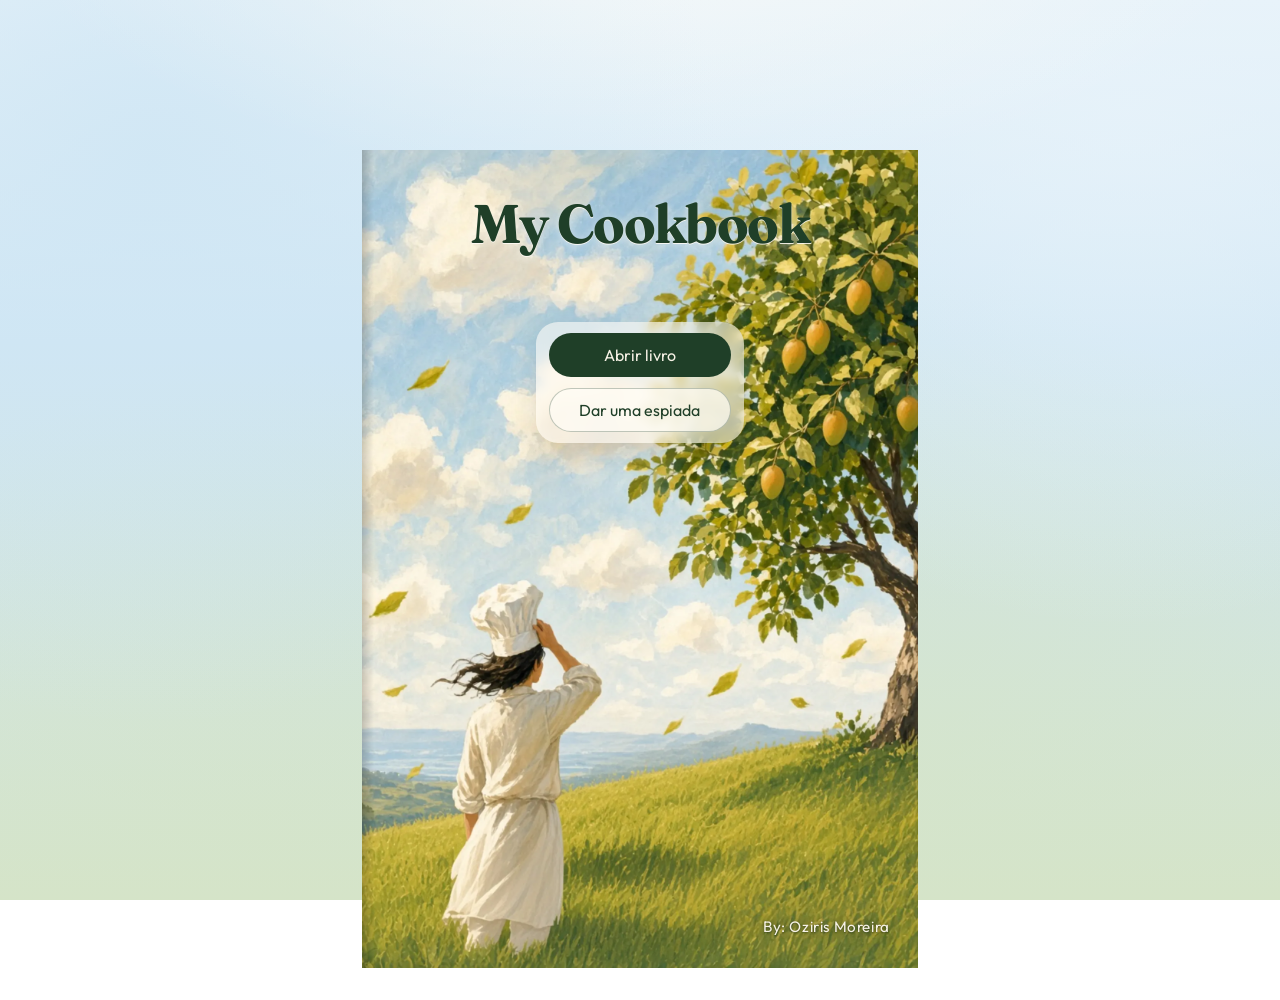
==== index.html @ a2b14d3e "various optimizations" ====
<!DOCTYPE html>
<html lang="pt-BR">
  <head>
    <meta charset="UTF-8" />
    <meta name="viewport" content="width=device-width, initial-scale=1" />
    <meta name="theme-color" content="#2f5d3a" />
    <title>My Cookbook</title>
    <link rel="preconnect" href="https://fonts.googleapis.com" />
    <link rel="preconnect" href="https://fonts.gstatic.com" crossorigin />
    <link
      href="https://fonts.googleapis.com/css2?family=Fraunces:opsz,wght@9..144,500;9..144,700&family=Outfit:wght@400;500;600&display=swap"
      rel="stylesheet"
    />
    <link rel="stylesheet" href="css/styles.css" />
    <link rel="manifest" href="manifest.webmanifest" />
    <link rel="icon" href="icons/icon.svg" type="image/svg+xml" />
  </head>
  <body>
    <div id="auth-gate"></div>
    <header class="site-header" data-site-header></header>
    <main class="page page--book">
      <div class="book" data-book>
        <div class="book__chrome" data-book-chrome>
          <div class="book__modes" data-book-modes>
            <button
              type="button"
              class="book__mode-btn"
              data-view="book"
              aria-pressed="true"
              title="Vista de livro"
              aria-label="Vista de livro"
            >
              <svg viewBox="0 0 24 24" width="22" height="22" aria-hidden="true">
                <path
                  fill="currentColor"
                  d="M4 5.5A2.5 2.5 0 0 1 6.5 3H11v16H6.5A2.5 2.5 0 0 0 4 21.5V5.5zm16 0V21.5A2.5 2.5 0 0 1 17.5 19H13V3h4.5A2.5 2.5 0 0 1 20 5.5z"
                />
              </svg>
            </button>
            <button
              type="button"
              class="book__mode-btn"
              data-view="list"
              aria-pressed="false"
              title="Vista de lista"
              aria-label="Vista de lista"
            >
              <svg viewBox="0 0 24 24" width="22" height="22" aria-hidden="true">
                <path
                  fill="currentColor"
                  d="M4 6h16v2H4V6zm0 5h16v2H4v-2zm0 5h16v2H4v-2z"
                />
              </svg>
            </button>
          </div>
          <div class="book__reading-bar" data-reading-bar hidden>
            <button type="button" class="icon-btn" data-back aria-label="Voltar">
              <svg width="20" height="20" viewBox="0 0 20 20" fill="none" aria-hidden="true">
                <path
                  d="M12.5 4.5L7 10l5.5 5.5"
                  stroke="currentColor"
                  stroke-width="1.75"
                  stroke-linecap="round"
                  stroke-linejoin="round"
                />
              </svg>
            </button>
            <div class="book__reading-actions">
              <button
                type="button"
                class="icon-btn"
                data-add-to-cart
                hidden
                title="Adicionar à lista de compras"
                aria-label="Adicionar à lista de compras"
              >
                <svg width="20" height="20" viewBox="0 0 20 20" fill="none" aria-hidden="true">
                  <path
                    d="M3.5 4.5h1.2l1.1 8.2a1.5 1.5 0 0 0 1.5 1.3h6.9a1.5 1.5 0 0 0 1.5-1.2l1.1-5.3H6.2"
                    stroke="currentColor"
                    stroke-width="1.75"
                    stroke-linecap="round"
                    stroke-linejoin="round"
                  />
                  <circle cx="8.2" cy="16.2" r="1.1" fill="currentColor" />
                  <circle cx="14" cy="16.2" r="1.1" fill="currentColor" />
                  <path d="M14.5 3.5v4M12.5 5.5h4" stroke="currentColor" stroke-width="1.75" stroke-linecap="round" />
                </svg>
              </button>
              <a class="icon-btn" data-edit hidden title="Editar receita" aria-label="Editar receita">
                <svg width="20" height="20" viewBox="0 0 20 20" fill="none" aria-hidden="true">
                  <path
                    d="M12.1 4.4l3.5 3.5M4 16l.9-3.4L13.2 4.3a1.5 1.5 0 0 1 2.1 0l.4.4a1.5 1.5 0 0 1 0 2.1L7.4 15.1 4 16z"
                    stroke="currentColor"
                    stroke-width="1.75"
                    stroke-linecap="round"
                    stroke-linejoin="round"
                  />
                </svg>
              </a>
            </div>
          </div>
          <div class="book__shopping-bar" data-shopping-bar hidden>
            <button type="button" class="icon-btn" data-shopping-back aria-label="Voltar">
              <svg width="20" height="20" viewBox="0 0 20 20" fill="none" aria-hidden="true">
                <path
                  d="M12.5 4.5L7 10l5.5 5.5"
                  stroke="currentColor"
                  stroke-width="1.75"
                  stroke-linecap="round"
                  stroke-linejoin="round"
                />
              </svg>
            </button>
            <div class="book__shopping-actions">
              <button type="button" class="icon-btn" data-shopping-add title="Adicionar" aria-label="Adicionar ingrediente">
                <svg width="20" height="20" viewBox="0 0 20 20" fill="none" aria-hidden="true">
                  <path d="M10 4v12M4 10h12" stroke="currentColor" stroke-width="1.75" stroke-linecap="round" />
                </svg>
              </button>
              <button type="button" class="icon-btn" data-shopping-clear title="Limpar lista" aria-label="Limpar lista">
                <svg width="20" height="20" viewBox="0 0 20 20" fill="none" aria-hidden="true">
                  <path
                    d="M4 5.5h12M8 5.5V4a1 1 0 0 1 1-1h2a1 1 0 0 1 1 1v1.5M6 5.5l.7 10.2a1.5 1.5 0 0 0 1.5 1.3h4.6a1.5 1.5 0 0 0 1.5-1.3L15 5.5"
                    stroke="currentColor"
                    stroke-width="1.75"
                    stroke-linecap="round"
                    stroke-linejoin="round"
                  />
                  <path d="M8.5 9v5M11.5 9v5" stroke="currentColor" stroke-width="1.75" stroke-linecap="round" />
                </svg>
              </button>
            </div>
          </div>
          <div class="book__shopping-bar" data-edit-bar hidden>
            <button type="button" class="icon-btn" data-edit-back aria-label="Voltar">
              <svg width="20" height="20" viewBox="0 0 20 20" fill="none" aria-hidden="true">
                <path
                  d="M12.5 4.5L7 10l5.5 5.5"
                  stroke="currentColor"
                  stroke-width="1.75"
                  stroke-linecap="round"
                  stroke-linejoin="round"
                />
              </svg>
            </button>
          </div>
          <div class="book__shopping-bar" data-manage-bar hidden>
            <button type="button" class="icon-btn" data-manage-back aria-label="Voltar">
              <svg width="20" height="20" viewBox="0 0 20 20" fill="none" aria-hidden="true">
                <path
                  d="M12.5 4.5L7 10l5.5 5.5"
                  stroke="currentColor"
                  stroke-width="1.75"
                  stroke-linecap="round"
                  stroke-linejoin="round"
                />
              </svg>
            </button>
          </div>
          <label class="book__search" data-book-search>
            <span class="visually-hidden">Buscar receitas</span>
            <input
              type="search"
              data-recipe-search
              placeholder="Buscar receitas"
              autocomplete="off"
            />
          </label>
          <div class="book__actions" data-book-actions>
            <button
              type="button"
              class="book__mode-btn"
              data-favorites
              aria-pressed="false"
              title="Mostrar favoritos"
              aria-label="Mostrar favoritos"
            >
              <svg viewBox="0 0 24 24" width="22" height="22" aria-hidden="true">
                <path
                  fill="currentColor"
                  d="M12 21.35l-1.45-1.32C5.4 15.36 2 12.28 2 8.5 2 5.42 4.42 3 7.5 3c1.74 0 3.41.81 4.5 2.09C13.09 3.81 14.76 3 16.5 3 19.58 3 22 5.42 22 8.5c0 3.78-3.4 6.86-8.55 11.54L12 21.35z"
                />
              </svg>
            </button>
            <button
              type="button"
              class="book__mode-btn"
              data-filter-toggle
              aria-pressed="false"
              aria-expanded="false"
              aria-controls="book-filter-panel"
              title="Filtrar receitas"
              aria-label="Filtrar receitas"
            >
              <svg viewBox="0 0 24 24" width="22" height="22" aria-hidden="true">
                <path
                  fill="currentColor"
                  d="M3 5h18v2.17L14 14.17V19l-4 2v-6.83L3 7.17V5z"
                />
              </svg>
            </button>
            <div
              id="book-filter-panel"
              class="book-filter"
              data-filter-panel
              hidden
              role="dialog"
              aria-label="Filtrar por categoria"
            >
              <p class="book-filter__title">Categorias</p>
              <div class="book-filter__list" data-filter-list></div>
              <div class="book-filter__actions">
                <button type="button" class="btn btn--ghost btn--small" data-filter-reset>
                  Limpar filtros
                </button>
                <button type="button" class="btn btn--primary btn--small" data-filter-apply>
                  Aplicar
                </button>
              </div>
            </div>
          </div>
        </div>

        <div class="book__stage">
          <button type="button" class="icon-btn book__nav book__nav--prev" data-prev aria-label="Páginas anteriores" hidden>
            <svg width="20" height="20" viewBox="0 0 20 20" fill="none" aria-hidden="true">
              <path
                d="M12.5 4.5L7 10l5.5 5.5"
                stroke="currentColor"
                stroke-width="1.75"
                stroke-linecap="round"
                stroke-linejoin="round"
              />
            </svg>
          </button>
          <div class="book__flip-slot" data-flip-slot hidden>
            <div class="book__flip" data-flip-root></div>
            <div class="book__flip-spine" aria-hidden="true"></div>
          </div>
          <div class="book__spread" data-spread>
            <article class="book__page book__page--left" data-page="left"></article>
            <div class="book__spine" aria-hidden="true"></div>
            <article class="book__page book__page--right" data-page="right"></article>
          </div>
          <button type="button" class="icon-btn book__nav book__nav--next" data-next aria-label="Próximas páginas" hidden>
            <svg width="20" height="20" viewBox="0 0 20 20" fill="none" aria-hidden="true">
              <path
                d="M7.5 4.5L13 10l-5.5 5.5"
                stroke="currentColor"
                stroke-width="1.75"
                stroke-linecap="round"
                stroke-linejoin="round"
              />
            </svg>
          </button>
        </div>
      </div>
    </main>

    <script src="js/config.js"></script>
    <script src="js/github.js"></script>
    <script src="js/auth.js"></script>
    <script src="js/sync.js"></script>
    <script src="js/data.js"></script>
    <script src="js/ui.js"></script>
    <script src="js/shopping.js"></script>
    <script src="vendor/page-flip.browser.js"></script>
    <script src="js/book.js"></script>
    <script src="js/home.js"></script>
  </body>
</html>
---- css/styles.css ----
:root {
  --ink: #1c241c;
  --muted: #5d6a5d;
  --paper: #f7f2e6;
  --panel: rgba(255, 252, 246, 0.88);
  --line: rgba(28, 36, 28, 0.12);
  --leaf: #2f5d3a;
  --leaf-deep: #1f3f28;
  --ember: #c45c26;
  --ember-soft: #e8a06a;
  --sky: #cfe6f4;
  --sky-soft: #e8f3fa;
  --sun: #f7f2e6;
  --grass: #d5e4c8;
  --shadow: 0 18px 50px rgba(28, 36, 28, 0.14);
  --radius: 18px;
  --tap-size: 2.75rem;
  --focus-ring: 0 0 0 3px rgba(47, 93, 58, 0.35);
  --font-display: "Fraunces", Georgia, serif;
  --font-body: "Outfit", system-ui, sans-serif;
}

*,
*::before,
*::after {
  box-sizing: border-box;
}

html {
  scroll-behavior: smooth;
}

body {
  margin: 0;
  min-height: 100vh;
  font-family: var(--font-body);
  color: var(--ink);
  background:
    radial-gradient(ellipse 90% 55% at 50% -10%, rgba(255, 252, 246, 0.55), transparent 55%),
    radial-gradient(circle at 12% 18%, rgba(207, 230, 244, 0.85), transparent 42%),
    radial-gradient(circle at 88% 12%, rgba(232, 243, 250, 0.7), transparent 38%),
    radial-gradient(circle at 70% 85%, rgba(213, 228, 200, 0.55), transparent 42%),
    radial-gradient(circle at 20% 92%, rgba(213, 228, 200, 0.4), transparent 36%),
    linear-gradient(180deg, var(--sky-soft) 0%, var(--sky) 38%, var(--grass) 100%);
  background-attachment: fixed;
}

body.is-gated {
  overflow: hidden;
}

body.is-gated .site-header,
body.is-gated .book__chrome {
  visibility: hidden;
  pointer-events: none;
}

body.is-gated .book__stage {
  min-height: min(86vh, 820px);
}

body.is-gated .book__flip-slot {
  min-height: min(86vh, 820px);
  justify-content: center;
}


img {
  max-width: 100%;
  display: block;
}

a {
  color: inherit;
  text-decoration: none;
}

button,
input,
select,
textarea {
  font: inherit;
}

.site-header {
  position: sticky;
  top: 0;
  z-index: 20;
  backdrop-filter: blur(14px);
  -webkit-backdrop-filter: blur(14px);
  background: rgba(232, 243, 250, 0.72);
  border-bottom: 1px solid rgba(47, 93, 58, 0.1);
}

.site-header__inner {
  max-width: 1100px;
  margin: 0 auto;
  padding: 0.9rem 1.25rem;
  display: flex;
  align-items: center;
  justify-content: space-between;
  gap: 1rem;
}

.site-header__brand-row {
  display: flex;
  align-items: center;
  gap: 0.35rem;
  min-width: 0;
}

.brand {
  font-family: var(--font-display);
  font-weight: 700;
  font-size: 1.25rem;
  letter-spacing: -0.02em;
  color: var(--leaf-deep);
}

.site-nav {
  display: flex;
  flex-wrap: wrap;
  gap: 0.25rem;
  align-items: center;
}

.site-nav .icon-btn {
  color: var(--muted);
}

.site-nav .icon-btn.is-active,
.site-nav .icon-btn:hover {
  color: var(--leaf-deep);
  background: rgba(31, 63, 40, 0.08);
}

.site-nav .icon-btn.is-active {
  background: rgba(31, 63, 40, 0.12);
}

.site-nav .icon-btn.is-syncing {
  opacity: 0.65;
  pointer-events: none;
}

.page {
  max-width: 1100px;
  margin: 0 auto;
  padding: 1.5rem 1.25rem 4rem;
}

.toolbar {
  display: flex;
  flex-wrap: wrap;
  gap: 0.75rem;
  align-items: center;
  justify-content: space-between;
  margin-bottom: 1.25rem;
}

.toolbar--compact {
  justify-content: flex-start;
  gap: 0.35rem;
  margin-bottom: 0.75rem;
}

.toolbar__label {
  margin: 0;
  font-family: var(--font-display);
  font-size: 1.15rem;
  font-weight: 600;
  color: var(--ink);
}

.toolbar--compact strong.toolbar__label {
  font-family: inherit;
  font-size: 1rem;
}

.filters {
  display: flex;
  flex-wrap: wrap;
  gap: 0.5rem;
}

.chip {
  border: 1px solid var(--line);
  background: rgba(255, 252, 246, 0.7);
  color: var(--muted);
  border-radius: 999px;
  padding: 0.45rem 0.85rem;
  cursor: pointer;
  transition: background 0.2s ease, color 0.2s ease, transform 0.2s ease;
}

.chip.is-active,
.chip:hover {
  background: var(--leaf);
  border-color: var(--leaf);
  color: #fff;
  transform: translateY(-1px);
}

.recipe-grid {
  display: grid;
  grid-template-columns: repeat(auto-fill, minmax(240px, 1fr));
  gap: 1.15rem;
}

.recipe-card {
  display: flex;
  flex-direction: column;
  background: var(--panel);
  border: 1px solid var(--line);
  border-radius: var(--radius);
  overflow: hidden;
  box-shadow: var(--shadow);
  transition: transform 0.25s ease, box-shadow 0.25s ease;
  animation: riseIn 0.7s ease both;
}

.recipe-card:hover {
  transform: translateY(-4px);
  box-shadow: 0 24px 55px rgba(28, 36, 28, 0.18);
}

.recipe-card__media {
  aspect-ratio: 4 / 3;
  object-fit: cover;
  width: 100%;
  background: #d7cbb8;
}

.recipe-card__body {
  padding: 1rem 1.05rem 1.15rem;
}

.recipe-card__category {
  color: var(--ember);
  font-size: 0.8rem;
  text-transform: uppercase;
  letter-spacing: 0.08em;
  margin: 0 0 0.35rem;
}

.recipe-card__title {
  font-family: var(--font-display);
  font-size: 1.35rem;
  margin: 0;
}

.group {
  background: var(--panel);
  border: 1px solid var(--line);
  border-radius: var(--radius);
  padding: 1.25rem;
  margin-bottom: 1rem;
  box-shadow: var(--shadow);
  animation: riseIn 0.65s ease both;
}

.group h2 {
  font-family: var(--font-display);
  margin: 0 0 1rem;
  font-size: 1.6rem;
}

.group__columns {
  display: grid;
  gap: 1.25rem;
}

@media (min-width: 800px) {
  .group__columns {
    grid-template-columns: 1fr 1.1fr;
  }
}

.ingredient-list,
.step-list {
  list-style: none;
  margin: 0;
  padding: 0;
  display: grid;
  gap: 0.75rem;
}

.ingredient-item {
  display: grid;
  grid-template-columns: 52px 1fr auto;
  gap: 0.75rem;
  align-items: center;
}

.ingredient-item img {
  width: 52px;
  height: 52px;
  border-radius: 12px;
  object-fit: cover;
  background: #e7dfd0;
}

.step-list {
  counter-reset: step;
}

.step-list li {
  position: relative;
  padding-left: 2.4rem;
  line-height: 1.5;
}

.step-list li::before {
  counter-increment: step;
  content: counter(step);
  position: absolute;
  left: 0;
  top: 0;
  width: 1.7rem;
  height: 1.7rem;
  border-radius: 999px;
  display: grid;
  place-items: center;
  background: var(--leaf);
  color: #fff;
  font-size: 0.85rem;
}

.panel {
  background: var(--panel);
  border: 1px solid var(--line);
  border-radius: var(--radius);
  padding: 1.25rem;
  box-shadow: var(--shadow);
}

.panel + .panel {
  margin-top: 1rem;
}

.panel h1,
.panel h2 {
  font-family: var(--font-display);
  margin-top: 0;
}

.stack {
  display: grid;
  gap: 0.9rem;
}

.field {
  display: grid;
  gap: 0.35rem;
}

.field span {
  font-size: 0.92rem;
  color: var(--muted);
}

.field input,
.field select,
.field textarea {
  width: 100%;
  border: 1px solid var(--line);
  border-radius: 12px;
  padding: 0.7rem 0.85rem;
  background: #fffdf8;
}

.field textarea {
  min-height: 90px;
  resize: vertical;
}

.image-drop {
  display: flex;
  align-items: center;
  gap: 0.65rem;
  width: 100%;
  min-height: 5.5rem;
  padding: 0.75rem;
  border: 1.5px dashed var(--line);
  border-radius: 12px;
  background: #fffdf8;
  cursor: pointer;
  outline: none;
}

.image-drop:focus-visible,
.image-drop.is-dragover {
  border-color: var(--leaf);
  background: rgba(47, 93, 58, 0.06);
}

.image-drop__empty {
  flex: 1;
  min-width: 0;
  text-align: center;
  color: var(--muted);
  font-size: 0.95rem;
  line-height: 1.35;
}

.image-drop__preview {
  display: flex;
  align-items: center;
  gap: 0.35rem;
  flex-shrink: 0;
}

.image-drop__preview[hidden] {
  display: none !important;
}

.image-drop__img {
  width: 64px;
  height: 64px;
  max-width: 64px;
  border-radius: 10px;
  object-fit: cover;
  display: block;
  background: rgba(28, 36, 28, 0.06);
}

.image-drop__remove {
  flex-shrink: 0;
}

.row {
  display: grid;
  gap: 0.75rem;
}

@media (min-width: 700px) {
  .row--2 {
    grid-template-columns: 1fr 1fr;
  }
  .row--3 {
    grid-template-columns: 1fr 1fr 1fr;
  }
}

.btn[hidden],
[data-edit][hidden] {
  display: none !important;
}

.btn {
  display: inline-flex;
  align-items: center;
  justify-content: center;
  gap: 0.4rem;
  border: 0;
  border-radius: 999px;
  min-height: var(--tap-size);
  padding: 0.7rem 1.15rem;
  cursor: pointer;
  transition: transform 0.2s ease, background 0.2s ease;
}

.btn:hover {
  transform: translateY(-1px);
}

.btn:focus-visible,
.icon-btn:focus-visible,
.book__mode-btn:focus-visible,
.ingredient-picker__trigger:focus-visible,
.book-filter__option:focus-within,
.field input:focus-visible,
.field textarea:focus-visible,
.field select:focus-visible,
.shopping-catalog-item:focus-visible,
.tabs .btn:focus-visible {
  outline: none;
  box-shadow: var(--focus-ring);
}

.btn:disabled {
  opacity: 0.6;
  cursor: not-allowed;
  transform: none;
}

.btn--primary {
  background: var(--leaf);
  color: #fff;
}

.btn--primary:hover {
  background: var(--leaf-deep);
}

.btn--ghost {
  background: transparent;
  border: 1px solid var(--line);
  color: var(--ink);
}

.btn--danger {
  background: #8f2f2f;
  color: #fff;
}

.btn--small {
  min-height: var(--tap-size);
  padding: 0.45rem 0.85rem;
  font-size: 0.9rem;
}

.actions {
  display: flex;
  flex-wrap: wrap;
  gap: 0.6rem;
}

.hint {
  color: var(--muted);
  font-size: 0.9rem;
  margin: 0;
}

.form-error,
.status {
  margin: 0;
  padding: 0.7rem 0.85rem;
  border-radius: 12px;
}

.form-error,
.status--error {
  background: #f8e4e0;
  color: #7a2e22;
}

.status--ok {
  background: #e2f0e4;
  color: #1f4a2a;
}

.status--info {
  background: #ebe7dc;
  color: var(--muted);
}

.group-editor {
  border: 1px dashed rgba(47, 93, 58, 0.35);
  border-radius: 16px;
  padding: 1rem;
  background: rgba(255, 252, 246, 0.55);
  display: grid;
  gap: 0.85rem;
}

.field-label {
  font-size: 0.92rem;
  color: var(--muted);
}

.field-control {
  width: 100%;
  border: 1px solid var(--line);
  border-radius: 12px;
  padding: 0.7rem 0.85rem;
  background: #fffdf8;
  font: inherit;
  color: inherit;
}

textarea.field-control {
  min-height: 90px;
  resize: vertical;
}

.group-editor__header {
  display: grid;
  gap: 0.35rem 0.5rem;
  grid-template-columns: max-content max-content 1fr;
  grid-template-areas:
    "glabel gremove ."
    "gname gname gname";
  align-items: center;
}

.group-editor__header .field-label {
  grid-area: glabel;
}

.group-editor__header .actions--row {
  grid-area: gremove;
  display: flex;
  align-items: center;
  justify-content: flex-start;
}

.group-editor__header .field-control {
  grid-area: gname;
}

.line-row {
  display: grid;
  gap: 0.35rem 0.5rem;
  align-items: center;
}

.line-row .actions--row {
  display: flex;
  align-items: center;
  justify-content: flex-start;
}

.line-row.ingredients {
  grid-template-columns: max-content max-content 1fr;
  grid-template-areas:
    "ilabel iremove ."
    "ipicker ipicker ipicker"
    "mlabel mlabel mlabel"
    "mctrl mctrl mctrl"
    "qlabel qlabel qlabel"
    "qctrl qctrl qctrl";
}

.line-row.ingredients .line-row__ilabel { grid-area: ilabel; }
.line-row.ingredients .actions--row { grid-area: iremove; }
.line-row.ingredients .line-row__ipicker { grid-area: ipicker; }
.line-row.ingredients .line-row__mlabel { grid-area: mlabel; }
.line-row.ingredients .line-row__mctrl { grid-area: mctrl; }
.line-row.ingredients .line-row__qlabel { grid-area: qlabel; }
.line-row.ingredients .line-row__qctrl { grid-area: qctrl; }

.line-row.steps {
  grid-template-columns: max-content max-content 1fr;
  grid-template-areas:
    "slabel sremove ."
    "sctrl sctrl sctrl";
}

.line-row.steps .line-row__slabel { grid-area: slabel; }
.line-row.steps .actions--row { grid-area: sremove; }
.line-row.steps .line-row__sctrl { grid-area: sctrl; }

@media (min-width: 800px) {
  .group-editor__header {
    grid-template-columns: 1fr auto;
    grid-template-areas:
      "glabel ."
      "gname gremove";
  }

  .group-editor__header .actions--row,
  .line-row .actions--row {
    justify-content: flex-end;
  }

  .line-row.ingredients {
    grid-template-columns: 1.4fr 0.9fr 0.7fr auto;
    grid-template-areas:
      "ilabel mlabel qlabel ."
      "ipicker mctrl qctrl iremove";
  }

  .line-row.steps {
    grid-template-columns: 1fr auto;
    grid-template-areas:
      "slabel ."
      "sctrl sremove";
  }
}

.line-row__ipicker,
.line-row__mctrl,
.catalog-picker {
  min-width: 0;
}

.catalog-picker {
  width: 100%;
}

.ingredient-picker__trigger {
  width: 100%;
  min-height: 2.75rem;
  display: flex;
  align-items: center;
  justify-content: space-between;
  gap: 0.5rem;
  text-align: left;
  border: 1px solid var(--line);
  border-radius: 12px;
  padding: 0.7rem 0.85rem;
  background: #fffdf8;
  color: var(--ink);
  cursor: pointer;
  font: inherit;
}

.ingredient-picker__trigger:hover {
  border-color: var(--leaf);
}

.ingredient-picker__value {
  flex: 1;
  min-width: 0;
  overflow: hidden;
  text-overflow: ellipsis;
  white-space: nowrap;
}

.ingredient-picker__value.is-placeholder {
  color: var(--muted);
}

.ingredient-picker__chevron {
  flex-shrink: 0;
  opacity: 0.55;
}

.editor-modal__footer {
  margin-top: 0.85rem;
  display: flex;
  flex-wrap: wrap;
  gap: 0.6rem;
  justify-content: flex-end;
}

.editor-modal__footer .btn {
  min-height: 2.75rem;
}

.editor-modal__body {
  display: grid;
  gap: 0.75rem;
}

.editor-modal__status {
  margin: 0;
}

.shopping-catalog-item__icon {
  width: 1.75rem;
  height: 1.75rem;
  flex-shrink: 0;
  display: grid;
  place-items: center;
  border-radius: 8px;
  background: rgba(47, 93, 58, 0.08);
  color: var(--leaf-deep);
}

.shopping-catalog-item__icon svg {
  display: block;
  width: 1rem;
  height: 1rem;
}

.catalog-grid {
  display: grid;
  grid-template-columns: repeat(auto-fill, minmax(180px, 1fr));
  gap: 0.85rem;
  margin-top: 1rem;
}

.catalog-card {
  background: #fffdf8;
  border: 1px solid var(--line);
  border-radius: 14px;
  overflow: hidden;
}

.catalog-card img {
  width: 100%;
  aspect-ratio: 1;
  object-fit: cover;
  background: #e7dfd0;
}

.catalog-card__body {
  padding: 0.75rem;
  display: grid;
  gap: 0.5rem;
}

.icon-btn,
.book-cover__back {
  display: grid;
  place-items: center;
  width: var(--tap-size);
  height: var(--tap-size);
  min-width: var(--tap-size);
  min-height: var(--tap-size);
  padding: 0;
  border: 0;
  border-radius: 999px;
  background: transparent;
  color: var(--ink);
  cursor: pointer;
}

.icon-btn:hover {
  background: rgba(31, 63, 40, 0.08);
  color: var(--leaf-deep);
}

.book__page--cover,
.book__page--cover.stf-page {
  padding: 0;
  overflow: hidden;
  border: 0;
  box-shadow: none;
  background-color: #7eb0d4;
  background-image:
    linear-gradient(90deg, rgba(0, 0, 0, 0.18), transparent 12px),
    url("../data/images/cover.webp");
  background-position: left top, center;
  background-size: auto, cover;
  background-repeat: no-repeat;
}

.book-cover {
  position: relative;
  box-sizing: border-box;
  width: 100%;
  height: 100%;
  min-height: inherit;
  display: flex;
  flex-direction: column;
  justify-content: space-between;
  padding: clamp(1.15rem, 4vw, 2rem) clamp(1rem, 3.5vw, 1.75rem);
  color: var(--ink);
  background: transparent;
}

.book-cover [hidden] {
  display: none !important;
}

.book-cover__body {
  flex: 1;
  display: flex;
  flex-direction: column;
  justify-content: flex-start;
  align-items: center;
  gap: 0.85rem;
  min-height: 0;
  padding-top: clamp(0.35rem, 2vw, 0.85rem);
}

.book-cover__step {
  position: relative;
  display: grid;
  gap: 0.85rem;
  width: min(100%, 13rem);
  margin: 0 auto;
  justify-items: center;
}

.book-cover__panel {
  display: grid;
  gap: 0.65rem;
  width: 100%;
  margin-top: clamp(1.75rem, 10vh, 3.5rem);
  padding: 0.7rem 0.8rem;
  border-radius: calc(var(--radius) + 4px);
  background: rgba(255, 252, 246, 0.58);
  backdrop-filter: blur(6px);
  -webkit-backdrop-filter: blur(6px);
  box-shadow: 0 10px 28px rgba(28, 36, 28, 0.12);
}

.book-cover__back {
  position: absolute;
  top: 0;
  left: 0;
  z-index: 1;
  color: var(--leaf-deep);
  text-shadow: 0 1px 0 rgba(255, 252, 246, 0.7);
}

.book-cover__back:hover {
  background: rgba(255, 252, 246, 0.45);
  color: var(--leaf-deep);
}

.book-cover__title {
  font-family: var(--font-display);
  font-size: clamp(2.4rem, 8vw, 3.4rem);
  font-weight: 700;
  line-height: 1.05;
  margin: 0;
  letter-spacing: -0.03em;
  text-align: center;
  color: var(--leaf-deep);
  white-space: nowrap;
  text-shadow:
    0 1px 0 rgba(255, 252, 246, 0.85),
    0 2px 10px rgba(255, 252, 246, 0.55);
}

.book-cover__actions,
.book-cover__cook {
  display: grid;
  gap: 0.65rem;
}

.book-cover .btn--primary {
  background: var(--leaf-deep);
  color: #f7f2e6;
  border-color: var(--leaf-deep);
}

.book-cover .btn--primary:hover {
  background: #152418;
  color: #fffdf8;
  border-color: #152418;
}

.book-cover .btn--ghost {
  background: rgba(255, 252, 246, 0.72);
  color: var(--leaf-deep);
  border: 1px solid rgba(31, 63, 40, 0.28);
}

.book-cover .btn--ghost:hover {
  background: rgba(255, 252, 246, 0.92);
  border-color: rgba(31, 63, 40, 0.45);
}

.book-cover .field input {
  background: rgba(255, 252, 246, 0.85);
  border-color: rgba(31, 63, 40, 0.22);
  color: var(--ink);
}

.book-cover .field input::placeholder {
  color: rgba(28, 36, 28, 0.45);
}

.book-cover .form-error {
  color: #9a3b28;
}

.book-cover__byline {
  margin: 0;
  align-self: flex-end;
  text-align: right;
  font-family: var(--font-body);
  font-size: 0.95rem;
  letter-spacing: 0.04em;
  color: #f7f2e6;
  text-shadow:
    0 1px 2px rgba(20, 40, 20, 0.55),
    0 0 8px rgba(20, 40, 20, 0.35);
}

.empty {
  padding: 2rem;
  text-align: center;
  color: var(--muted);
  border: 1px dashed var(--line);
  border-radius: var(--radius);
}

.empty--with-action {
  display: grid;
  justify-items: center;
  gap: 0.85rem;
}

.empty--with-action p {
  margin: 0;
}

.catalog-empty {
  grid-column: 1 / -1;
}

.tabs {
  display: flex;
  gap: 0.5rem;
  flex-wrap: wrap;
  margin-bottom: 1rem;
}

.tabs button.is-active {
  background: var(--leaf);
  color: #fff;
  border-color: var(--leaf);
}

@keyframes riseIn {
  from {
    opacity: 0;
    transform: translateY(14px);
  }
  to {
    opacity: 1;
    transform: translateY(0);
  }
}

/* —— Book shell —— */
body.is-reading .site-nav,
body.is-shopping .site-nav,
body.is-editing .site-nav,
body.is-managing .site-nav,
body.is-standalone-form .site-nav {
  visibility: hidden;
  pointer-events: none;
}

.page-chrome {
  display: flex;
  align-items: center;
  min-height: 2.5rem;
  max-width: 1100px;
  margin: 0 auto;
  padding: 0.75rem 1.25rem 0;
}

.page-chrome .icon-btn {
  color: var(--muted);
}

.page-chrome .icon-btn:hover {
  color: var(--leaf-deep);
}

.page--book {
  max-width: 1200px;
  padding: 1rem 2.75rem 2rem;
}

.book {
  display: grid;
  gap: 1rem;
}

.book__chrome {
  display: grid;
  grid-template-columns: auto auto;
  align-items: center;
  justify-content: space-between;
  column-gap: 0.75rem;
  row-gap: 0.75rem;
  min-height: 2.75rem;
}

.book__modes {
  grid-column: 1;
  grid-row: 1;
  justify-self: start;
}

.book__actions {
  grid-column: 2;
  grid-row: 1;
  justify-self: end;
}

.book__search {
  grid-column: 1 / -1;
  grid-row: 2;
  display: block;
  min-width: 0;
}

.book__reading-bar,
.book__shopping-bar {
  grid-column: 1 / -1;
  grid-row: 1;
  min-height: 2.5rem;
}

body.is-reading .book__modes,
body.is-reading .book__actions,
body.is-shopping .book__modes,
body.is-shopping .book__actions,
body.is-editing .book__modes,
body.is-editing .book__actions,
body.is-managing .book__modes,
body.is-managing .book__actions {
  visibility: hidden;
  pointer-events: none;
}

.book__modes,
.book__actions {
  display: inline-flex;
  gap: 0.35rem;
  padding: 0.25rem;
  border-radius: 999px;
  background: rgba(255, 252, 246, 0.82);
  border: 1px solid rgba(47, 93, 58, 0.14);
  box-shadow: 0 4px 14px rgba(28, 36, 28, 0.06);
}

.book__actions {
  position: relative;
}

.book__search input {
  width: 100%;
  min-height: 2.5rem;
  border: 1px solid rgba(47, 93, 58, 0.16);
  border-radius: 999px;
  padding: 0.55rem 1rem;
  background: rgba(255, 252, 246, 0.92);
  color: var(--ink);
  box-shadow: 0 2px 10px rgba(28, 36, 28, 0.04);
}

.book__search input::placeholder {
  color: var(--muted);
}

.book__search input:focus {
  outline: none;
  border-color: rgba(47, 93, 58, 0.45);
  box-shadow: 0 0 0 3px rgba(47, 93, 58, 0.12);
}

.visually-hidden {
  position: absolute;
  width: 1px;
  height: 1px;
  padding: 0;
  margin: -1px;
  overflow: hidden;
  clip: rect(0, 0, 0, 0);
  white-space: nowrap;
  border: 0;
}

.book__modes[hidden],
.book__actions[hidden],
.book__search[hidden],
.book__reading-bar[hidden],
.book__shopping-bar[hidden] {
  display: none !important;
}

.book__mode-btn[aria-disabled="true"] {
  opacity: 0.45;
  cursor: not-allowed;
}

.book__mode-btn[aria-disabled="true"]:hover {
  color: var(--muted);
  background: transparent;
}

.book-filter {
  position: absolute;
  top: calc(100% + 0.5rem);
  right: 0;
  z-index: 30;
  width: min(16.5rem, calc(100vw - 2.5rem));
  padding: 0.85rem;
  border-radius: 14px;
  border: 1px solid var(--line);
  background: rgba(255, 252, 246, 0.96);
  box-shadow: var(--shadow);
}

.book-filter[hidden] {
  display: none !important;
}

.book-filter__title {
  margin: 0 0 0.65rem;
  font-size: 0.85rem;
  font-weight: 700;
  color: var(--leaf-deep);
}

.book-filter__list {
  display: grid;
  gap: 0.35rem;
  max-height: 12rem;
  overflow-y: auto;
  margin-bottom: 0.85rem;
}

.book-filter__option {
  display: flex;
  align-items: center;
  gap: 0.55rem;
  min-height: var(--tap-size);
  padding: 0.2rem 0.15rem;
  font-size: 0.95rem;
  cursor: pointer;
  border-radius: 10px;
}

.book-filter__option input {
  width: 1.1rem;
  height: 1.1rem;
  accent-color: var(--leaf);
  flex-shrink: 0;
}

.book-filter__empty {
  margin: 0;
  color: var(--muted);
  font-size: 0.9rem;
}

.book-filter__actions {
  display: flex;
  flex-wrap: wrap;
  justify-content: flex-end;
  gap: 0.45rem;
}

.book__mode-btn {
  display: grid;
  place-items: center;
  width: var(--tap-size);
  height: var(--tap-size);
  min-width: var(--tap-size);
  min-height: var(--tap-size);
  border: 0;
  border-radius: 999px;
  background: transparent;
  color: var(--muted);
  cursor: pointer;
}

.book__mode-btn[aria-pressed="true"] {
  background: var(--leaf-deep);
  color: #f7f2e6;
}

.book__mode-btn:hover:not([aria-pressed="true"]) {
  color: var(--leaf-deep);
  background: rgba(47, 93, 58, 0.1);
}

.book__reading-bar {
  display: flex;
  flex-wrap: wrap;
  gap: 0.5rem;
  align-items: center;
  justify-content: space-between;
  width: 100%;
}

.book__reading-bar .icon-btn {
  color: var(--muted);
}

.book__reading-bar .icon-btn:hover {
  color: var(--leaf-deep);
}

.book__stage {
  position: relative;
  overflow: visible;
}

.book__nav {
  position: absolute;
  z-index: 20;
  background: rgba(255, 252, 246, 0.92);
  border: 1px solid rgba(47, 93, 58, 0.14);
  box-shadow: 0 4px 14px rgba(28, 36, 28, 0.08);
  color: var(--leaf-deep);
}

.book__nav--prev {
  left: -2.35rem;
  top: 50%;
  transform: translateY(-50%);
}

.book__nav--next {
  right: -2.35rem;
  top: 50%;
  transform: translateY(-50%);
}

.book__nav[hidden] {
  display: none !important;
}

.book__flip-slot {
  position: relative;
  width: 100%;
  min-height: min(70vh, 640px);
  display: flex;
  justify-content: flex-start;
  align-items: flex-start;
}

.book__flip-slot[hidden] {
  display: none !important;
}

.book__flip {
  margin: 0;
  width: 100%;
}

.book__flip-spine {
  display: none;
}

.book__flip-slot:not([hidden]) .book__flip-spine {
  display: block;
  position: absolute;
  left: 0;
  top: 0;
  bottom: auto;
  width: 8px;
  height: 0;
  z-index: 10;
  pointer-events: none;
  background:
    linear-gradient(
      90deg,
      rgba(28, 36, 28, 0.28),
      rgba(255, 252, 246, 0.35) 45%,
      rgba(28, 36, 28, 0.2)
    );
  box-shadow: inset 0 0 12px rgba(28, 36, 28, 0.18);
}

.book__spread {
  display: grid;
  grid-template-columns: 8px 1fr;
  min-height: min(70vh, 640px);
  border-radius: 0 16px 16px 0;
  overflow: hidden;
  box-shadow: var(--shadow);
  border: 1px solid rgba(28, 36, 28, 0.16);
  border-left: 0;
  background: #c4b59a;
}

.book__spread[hidden] {
  display: none !important;
}

.book__spine {
  display: block;
  background:
    linear-gradient(
      90deg,
      rgba(28, 36, 28, 0.28),
      rgba(255, 252, 246, 0.35) 45%,
      rgba(28, 36, 28, 0.2)
    );
  box-shadow: inset 0 0 12px rgba(28, 36, 28, 0.18);
}

.book__page {
  position: relative;
  min-height: min(70vh, 640px);
  padding: 1.15rem 1.1rem 1.35rem;
  overflow: hidden;
  background:
    radial-gradient(ellipse 120% 80% at 50% 0%, rgba(255, 252, 246, 0.55), transparent 55%),
    radial-gradient(ellipse 90% 70% at 100% 100%, rgba(28, 36, 28, 0.04), transparent 50%),
    linear-gradient(90deg, rgba(28, 36, 28, 0.07), transparent 16px),
    linear-gradient(
      165deg,
      #faf6ec 0%,
      var(--paper) 42%,
      #f0e8d6 100%
    );
  color: var(--ink);
}

.stf-page {
  height: 100%;
  box-shadow: 0 2px 10px rgba(28, 36, 28, 0.07);
  border: 1px solid rgba(47, 93, 58, 0.12);
}

.stf-page .book-preview {
  height: 100%;
}

.book__page--left {
  display: none;
}

.book__page--right {
  display: block;
  border-radius: 0;
  box-shadow: inset 10px 0 14px -12px rgba(28, 36, 28, 0.35);
}

.book__page.is-scrollable {
  overflow-y: auto;
  -webkit-overflow-scrolling: touch;
}

.book__page.is-blank {
  background:
    linear-gradient(90deg, rgba(28, 36, 28, 0.05), transparent 14px),
    linear-gradient(165deg, #f3ebe0 0%, #ebe2d2 100%);
}

.favorite-btn {
  display: grid;
  place-items: center;
  width: 2.5rem;
  height: 2.5rem;
  padding: 0;
  border: 0;
  border-radius: 999px;
  background: rgba(255, 252, 246, 0.92);
  color: rgba(47, 93, 58, 0.45);
  cursor: pointer;
  box-shadow: 0 1px 4px rgba(40, 28, 18, 0.12);
  flex-shrink: 0;
}

.favorite-btn:hover:not([aria-pressed="true"]) {
  color: rgba(196, 92, 38, 0.65);
  background: #fff;
}

.favorite-btn[aria-pressed="true"] {
  color: var(--ember);
}

.favorite-btn[aria-pressed="true"]:hover {
  color: var(--ember);
  background: #fff;
}

.favorite-btn:focus-visible {
  outline: 2px solid var(--leaf);
  outline-offset: 2px;
}

.book-preview {
  display: grid;
  gap: 0.85rem;
  height: 100%;
  align-content: start;
  width: 100%;
}

.book-preview__media-wrap {
  position: relative;
  display: block;
  width: 100%;
}

.book-preview__media-btn {
  display: block;
  width: 100%;
  border: 0;
  padding: 0;
  background: none;
  cursor: pointer;
  border-radius: 12px;
}

.book-preview__media {
  display: block;
  width: 100%;
  aspect-ratio: 4 / 3;
  object-fit: cover;
  border-radius: 14px;
  background: linear-gradient(145deg, var(--sky-soft), var(--grass));
  border: 1px solid rgba(47, 93, 58, 0.12);
  box-shadow: 0 6px 18px rgba(28, 36, 28, 0.06);
}

.book-preview__favorite {
  position: absolute;
  right: 0.55rem;
  bottom: 0.55rem;
  z-index: 2;
}

.book-preview__text {
  display: grid;
  gap: 0.35rem;
  border: 0;
  background: none;
  padding: 0;
  text-align: left;
  cursor: pointer;
  color: inherit;
  width: 100%;
  font: inherit;
}

.book-preview__category {
  margin: 0;
  color: var(--leaf);
  font-size: 0.78rem;
  text-transform: uppercase;
  letter-spacing: 0.08em;
}

.book-preview__title {
  margin: 0;
  font-family: var(--font-display);
  font-size: clamp(1.45rem, 4vw, 2rem);
  line-height: 1.15;
  color: var(--leaf-deep);
}

.book-preview__title::after,
.book-read__title::after {
  content: "";
  display: block;
  width: 2.75rem;
  height: 0.55rem;
  margin-top: 0.45rem;
  background:
    radial-gradient(ellipse 55% 70% at 28% 55%, var(--leaf) 0 42%, transparent 44%),
    radial-gradient(ellipse 50% 65% at 72% 45%, #4a7a52 0 40%, transparent 42%),
    linear-gradient(90deg, transparent 8%, rgba(47, 93, 58, 0.45) 20%, rgba(47, 93, 58, 0.45) 80%, transparent 92%);
  background-size: 0.55rem 0.45rem, 0.5rem 0.4rem, 100% 2px;
  background-position: 0.15rem 55%, 2rem 40%, 0 55%;
  background-repeat: no-repeat;
  opacity: 0.85;
}

.book-list {
  display: grid;
  gap: 0.55rem;
  align-content: start;
}

.book-list__row {
  display: grid;
  grid-template-columns: minmax(0, 1fr) auto;
  gap: 0.25rem;
  align-items: center;
  width: 100%;
  padding: 0.45rem;
  border: 1px solid transparent;
  border-radius: 14px;
  background: rgba(255, 252, 246, 0.45);
}

.book-list__row:hover,
.book-list__row:focus-within {
  border-color: rgba(47, 93, 58, 0.22);
  background: rgba(255, 252, 246, 0.88);
}

.book-list__open {
  display: grid;
  grid-template-columns: 56px minmax(0, 1fr);
  gap: 0.75rem;
  align-items: center;
  min-width: 0;
  border: 0;
  background: none;
  padding: 0;
  text-align: left;
  cursor: pointer;
  color: inherit;
  font: inherit;
}

.book-list__thumb {
  width: 56px;
  height: 56px;
  object-fit: cover;
  border-radius: 12px;
  background: linear-gradient(145deg, var(--sky-soft), var(--grass));
}

.book-list__meta {
  min-width: 0;
}

.book-list__category {
  margin: 0;
  color: var(--leaf);
  font-size: 0.72rem;
  text-transform: uppercase;
  letter-spacing: 0.07em;
}

.book-list__title {
  margin: 0.15rem 0 0;
  font-family: var(--font-display);
  font-size: 1.05rem;
  line-height: 1.2;
}

.book-list__favorite {
  background: transparent;
  box-shadow: none;
}

.book-read {
  display: grid;
  gap: 0.85rem;
  align-content: start;
}

.book-read__header {
  display: flex;
  align-items: center;
  justify-content: space-between;
  gap: 0.75rem;
  min-width: 0;
}

.book-read__eyebrow {
  margin: 0;
  min-width: 0;
  overflow: hidden;
  text-overflow: ellipsis;
  white-space: nowrap;
  color: var(--leaf);
  font-size: 0.78rem;
  text-transform: uppercase;
  letter-spacing: 0.08em;
}

.book-read__favorite {
  background: transparent;
  box-shadow: none;
}

.book-read__title {
  margin: 0;
  font-family: var(--font-display);
  font-size: clamp(1.6rem, 4vw, 2.2rem);
  line-height: 1.15;
  color: var(--leaf-deep);
}

.book-read__media {
  width: 100%;
  max-height: 220px;
  object-fit: cover;
  border-radius: 14px;
  border: 1px solid rgba(47, 93, 58, 0.12);
  background: linear-gradient(145deg, var(--sky-soft), var(--grass));
  box-shadow: 0 6px 18px rgba(28, 36, 28, 0.06);
}

.book-read__section-title {
  margin: 0.35rem 0 0;
  font-family: var(--font-display);
  font-size: 1.25rem;
}

.book-read__label {
  margin: 0.5rem 0 0.25rem;
  font-size: 0.8rem;
  text-transform: uppercase;
  letter-spacing: 0.06em;
  color: var(--muted);
}

.book-read .ingredient-list,
.book-read .step-list {
  gap: 0.55rem;
}

.book-read .ingredient-item {
  grid-template-columns: 40px 1fr auto;
  gap: 0.55rem;
}

.book-read .ingredient-item img {
  width: 40px;
  height: 40px;
  border-radius: 8px;
}

.book-measure {
  position: absolute;
  left: -9999px;
  top: 0;
  visibility: hidden;
  pointer-events: none;
}

@media (max-width: 799px) {
  .page--book {
    padding-left: 0;
    padding-right: 1.25rem;
  }

  .book {
    grid-template-columns: 1fr 1fr;
    gap: 1.15rem;
  }

  .book__chrome {
    display: contents;
  }

  .book__search,
  .book__reading-bar,
  .book__shopping-bar {
    grid-column: 1 / -1;
    grid-row: 1;
    padding-left: 1.25rem;
  }

  .book__stage {
    grid-column: 1 / -1;
    grid-row: 2;
  }

  .book__modes {
    grid-column: 1;
    grid-row: 3;
    justify-self: start;
    margin-left: 1.25rem;
  }

  .book__actions {
    grid-column: 2;
    grid-row: 3;
    justify-self: end;
  }

  .book-filter {
    top: auto;
    bottom: calc(100% + 0.5rem);
    right: 0;
    width: min(16.5rem, calc(100vw - 2rem));
  }

  .book__nav--prev,
  .book__nav--next {
    top: auto;
    bottom: 14%;
    transform: none;
  }

  .book__nav--prev {
    left: 0.85rem;
  }

  .book__nav--next {
    right: 0.55rem;
  }
}

@media (min-width: 800px) {
  .book__chrome {
    grid-template-columns: auto minmax(0, 1fr) auto;
    justify-content: stretch;
  }

  .book__modes {
    grid-column: 1;
    grid-row: 1;
  }

  .book__search {
    grid-column: 2;
    grid-row: 1;
    max-width: 22rem;
    width: 100%;
    justify-self: center;
  }

  .book__actions {
    grid-column: 3;
    grid-row: 1;
  }

  .book__reading-bar,
  .book__shopping-bar {
    grid-column: 1 / -1;
    grid-row: 1;
  }

  body.is-reading .book__chrome,
  body.is-shopping .book__chrome,
  body.is-editing .book__chrome,
  body.is-managing .book__chrome {
    grid-template-columns: minmax(0, 1fr);
  }

  body.is-reading .book__modes,
  body.is-reading .book__actions,
  body.is-shopping .book__modes,
  body.is-shopping .book__actions,
  body.is-editing .book__modes,
  body.is-editing .book__actions,
  body.is-managing .book__modes,
  body.is-managing .book__actions {
    display: none !important;
  }

  .book__flip-slot {
    min-height: min(72vh, 680px);
    justify-content: center;
  }

  .book__flip {
    margin: 0 auto;
    width: auto;
  }

  .book__flip-spine,
  .book__flip-slot:not([hidden]) .book__flip-spine {
    display: none !important;
  }

  body.is-gated.cover-moving .book-cover {
    pointer-events: none;
  }

  .book__spread {
    grid-template-columns: 1fr 14px 1fr;
    min-height: min(72vh, 680px);
    border-radius: 18px;
    border: 1px solid rgba(28, 36, 28, 0.16);
  }

  .book__page {
    min-height: min(72vh, 680px);
    padding: 1.35rem 1.4rem 1.5rem;
  }

  .book__page--left {
    display: block;
    background:
      linear-gradient(90deg, rgba(28, 36, 28, 0.06), transparent 18px),
      repeating-linear-gradient(
        transparent,
        transparent 27px,
        rgba(47, 93, 58, 0.03) 28px
      ),
      #efe8dc;
    border-radius: 16px 0 0 16px;
    box-shadow: none;
  }

  .book__page--right {
    background:
      linear-gradient(270deg, rgba(28, 36, 28, 0.06), transparent 18px),
      repeating-linear-gradient(
        transparent,
        transparent 27px,
        rgba(47, 93, 58, 0.03) 28px
      ),
      #efe8dc;
    border-radius: 0 16px 16px 0;
    box-shadow: none;
  }

  .book__page.is-scrollable {
    overflow: hidden;
  }
}

.book__reading-actions,
.book__shopping-actions {
  display: inline-flex;
  gap: 0.25rem;
  align-items: center;
  margin-left: auto;
}

.book__shopping-bar {
  display: flex;
  flex-wrap: wrap;
  gap: 0.5rem;
  align-items: center;
  justify-content: space-between;
  width: 100%;
}

.book__shopping-bar .icon-btn {
  color: var(--muted);
}

.book__shopping-bar .icon-btn:hover {
  color: var(--leaf-deep);
}

.shopping-page {
  display: grid;
  gap: 1rem;
  padding: 0.25rem 0.1rem 1rem;
}

.panel--in-book,
.book-form.panel {
  background: transparent;
  border: 0;
  box-shadow: none;
  border-radius: 0;
  padding: 0.15rem 0.1rem 1rem;
  max-width: 100%;
}

.book-form .tabs {
  display: flex;
  flex-wrap: wrap;
  gap: 0.35rem;
}

.book-form .tabs .btn {
  min-height: 2.5rem;
}

.book-form .catalog-grid {
  grid-template-columns: 1fr;
}

.book-form .row--2 {
  grid-template-columns: 1fr;
}

.book-form .actions {
  display: flex;
  flex-wrap: wrap;
  gap: 0.5rem;
}

.book-form .actions .btn {
  min-height: var(--tap-size);
}

.actions--sticky {
  position: sticky;
  bottom: 0;
  z-index: 3;
  gap: 0.5rem;
  padding: 0.75rem 0 0.35rem;
  margin-top: 0.75rem;
  background: linear-gradient(
    180deg,
    rgba(247, 242, 230, 0) 0%,
    rgba(247, 242, 230, 0.92) 28%,
    var(--paper) 100%
  );
}

.panel .actions--sticky {
  background: linear-gradient(
    180deg,
    rgba(255, 252, 246, 0) 0%,
    rgba(255, 252, 246, 0.94) 28%,
    #fffcf6 100%
  );
}

/* In-book forms: match page paper tones, avoid flat white slab */
.book-form.panel--in-book .actions--sticky {
  background: linear-gradient(
    180deg,
    rgba(250, 246, 236, 0) 0%,
    rgba(247, 242, 230, 0.55) 40%,
    rgba(240, 232, 214, 0.92) 100%
  );
}

@media (min-width: 800px) {
  .book-form .actions--sticky {
    position: static;
    padding: 0;
    background: transparent;
  }
}

@media (min-width: 700px) {
  .book-form .row--2 {
    grid-template-columns: 1fr 1fr;
  }

  .book-form .catalog-grid {
    grid-template-columns: repeat(auto-fill, minmax(180px, 1fr));
  }
}

.shopping-page__title {
  margin: 0;
  font-family: var(--font-display);
  font-size: 1.55rem;
  color: var(--leaf-deep);
}

.shopping-page__list {
  display: grid;
  gap: 0.35rem;
}

.shopping-page__empty {
  margin: 0;
  padding: 0.75rem 0.25rem;
  color: var(--muted);
  font-size: 0.95rem;
}

.shopping-page__empty-block {
  display: grid;
  justify-items: start;
  gap: 0.75rem;
  padding: 0.25rem 0 0.5rem;
}

.shopping-row {
  display: grid;
  grid-template-columns: 2.5rem 40px minmax(0, 1fr) auto;
  gap: 0.4rem 0.5rem;
  align-items: center;
  padding: 0.45rem 0.2rem;
  border-radius: 10px;
}

.shopping-row.is-checked {
  opacity: 0.55;
  filter: grayscale(0.35);
  color: var(--muted);
}

.shopping-row.is-checked .shopping-row__name,
.shopping-row.is-checked .shopping-row__amount,
.shopping-row.is-checked .shopping-row__qty {
  color: var(--muted);
}

.shopping-row.is-checked .shopping-row__name {
  text-decoration: line-through;
}

.shopping-row__qty {
  font-weight: 700;
  font-variant-numeric: tabular-nums;
  min-width: 1.75rem;
  text-align: center;
}

.shopping-row__stepper {
  display: inline-flex;
  align-items: center;
  gap: 0.15rem;
}

.shopping-step {
  width: var(--tap-size);
  height: var(--tap-size);
  min-width: var(--tap-size);
  padding: 0;
  font-size: 1.1rem;
  line-height: 1;
}

.shopping-row__icon {
  width: 40px;
  height: 40px;
  object-fit: contain;
  max-width: 100%;
}

.shopping-row__meta {
  min-width: 0;
  display: grid;
  gap: 0.1rem;
}

.shopping-row__name {
  font-weight: 600;
  overflow-wrap: anywhere;
}

.shopping-row__amount {
  font-size: 0.8rem;
  color: var(--muted);
}

.shopping-check-btn {
  border: 0;
  background: transparent;
  padding: 0;
  width: 2.5rem;
  height: 2.5rem;
  cursor: pointer;
  display: inline-flex;
  align-items: center;
  justify-content: center;
}

.shopping-check__mark {
  display: block;
  flex-shrink: 0;
}

.shopping-check {
  position: relative;
  display: grid;
  grid-template-columns: auto minmax(0, 1fr);
  align-items: center;
  gap: 0.55rem;
  cursor: pointer;
}

.shopping-check input {
  position: absolute;
  width: 1px;
  height: 1px;
  opacity: 0;
  pointer-events: none;
}

.shopping-check__box {
  width: 1.35rem;
  height: 1.35rem;
  border: 1.75px solid var(--leaf);
  border-radius: 4px;
  background: #fff;
  flex-shrink: 0;
  position: relative;
}

.shopping-check input:checked + .shopping-check__box {
  border-color: #1f8f4e;
  background: #1f8f4e;
}

.shopping-check input:checked + .shopping-check__box::after {
  content: "";
  position: absolute;
  left: 0.28rem;
  top: 0.05rem;
  width: 0.4rem;
  height: 0.75rem;
  border: solid #fff;
  border-width: 0 2.5px 2.5px 0;
  transform: rotate(45deg);
}

.shopping-check--all {
  margin: 0 0 0.75rem;
  font-weight: 600;
  grid-template-columns: auto minmax(0, 1fr);
}

body:has(.shopping-modal:not([hidden])) {
  overflow: hidden;
}

body:has(.shopping-modal:not([hidden])) .book__page.is-scrollable {
  overflow: hidden;
}

.shopping-modal {
  position: fixed;
  inset: 0;
  z-index: 40;
  display: grid;
  place-items: end center;
  padding: 0.75rem;
}

.shopping-modal[hidden] {
  display: none !important;
}

.shopping-modal__backdrop {
  position: absolute;
  inset: 0;
  background: rgba(28, 36, 28, 0.35);
}

.shopping-modal__panel {
  position: relative;
  z-index: 1;
  width: min(28rem, 100%);
  max-height: min(85vh, 40rem);
  display: flex;
  flex-direction: column;
  padding: 1rem;
  border-radius: 16px 16px 12px 12px;
  border: 1px solid var(--line);
  background: #fffcf6;
  box-shadow: var(--shadow);
}

.shopping-modal__header {
  display: flex;
  align-items: center;
  justify-content: space-between;
  gap: 0.5rem;
  margin-bottom: 0.75rem;
}

.shopping-modal__title {
  margin: 0;
  font-size: 1.05rem;
  color: var(--leaf-deep);
}

.shopping-modal__search input {
  width: 100%;
  min-height: 2.5rem;
  border: 1px solid var(--line);
  border-radius: 999px;
  padding: 0.55rem 1rem;
  background: #fff;
  margin-bottom: 0.75rem;
}

.shopping-modal__list {
  overflow: auto;
  overscroll-behavior: contain;
  display: grid;
  gap: 0.4rem;
  min-height: 0;
  flex: 1;
  align-content: start;
}

.shopping-modal__footer {
  margin-top: 0.85rem;
  display: flex;
  justify-content: stretch;
}

.shopping-modal__footer .btn {
  width: 100%;
}

.similar-confirm__list {
  margin: 0.75rem 0 0;
  padding: 0;
  list-style: none;
  display: grid;
  gap: 0.45rem;
}

.similar-confirm__list li {
  border: 1px solid var(--line);
  border-radius: 12px;
  background: #fff;
  padding: 0.7rem 0.85rem;
  min-height: 2.75rem;
  display: flex;
  align-items: center;
}

.shopping-catalog-item {
  display: grid;
  grid-template-columns: 40px minmax(0, 1fr);
  gap: 0.65rem;
  align-items: center;
  text-align: left;
  border: 1px solid var(--line);
  border-radius: 12px;
  background: #fff;
  padding: 0.55rem 0.7rem;
  min-height: 3rem;
  cursor: pointer;
  color: inherit;
}

.shopping-catalog-item.shopping-catalog-item--action {
  display: flex;
  align-items: center;
  justify-content: flex-start;
  gap: 0.65rem;
  font-weight: 600;
  color: var(--leaf-deep);
}

.shopping-catalog-item--text {
  grid-template-columns: minmax(0, 1fr);
}

.shopping-catalog-item:hover {
  border-color: var(--leaf);
  background: rgba(47, 93, 58, 0.06);
}

.shopping-catalog-item img {
  width: 40px;
  height: 40px;
  object-fit: contain;
  max-width: 100%;
}

.shopping-recipe-line {
  grid-template-columns: auto auto 36px minmax(0, 1fr);
  padding: 0.45rem 0.35rem;
  border-radius: 10px;
}

.shopping-recipe-line:hover {
  background: rgba(47, 93, 58, 0.05);
}

.shopping-recipe-line img {
  width: 36px;
  height: 36px;
  object-fit: contain;
  max-width: 100%;
}

.shopping-recipe-line__qty {
  font-size: 0.85rem;
  color: var(--muted);
  min-width: 3.5rem;
}

.shopping-recipe-line__name {
  font-weight: 600;
  overflow-wrap: anywhere;
}

@media (min-width: 700px) {
  .shopping-modal {
    place-items: center;
  }

  .shopping-modal__panel {
    border-radius: 16px;
  }
}

@media (prefers-reduced-motion: reduce) {
  *,
  *::before,
  *::after {
    animation: none !important;
    transition: none !important;
  }
}
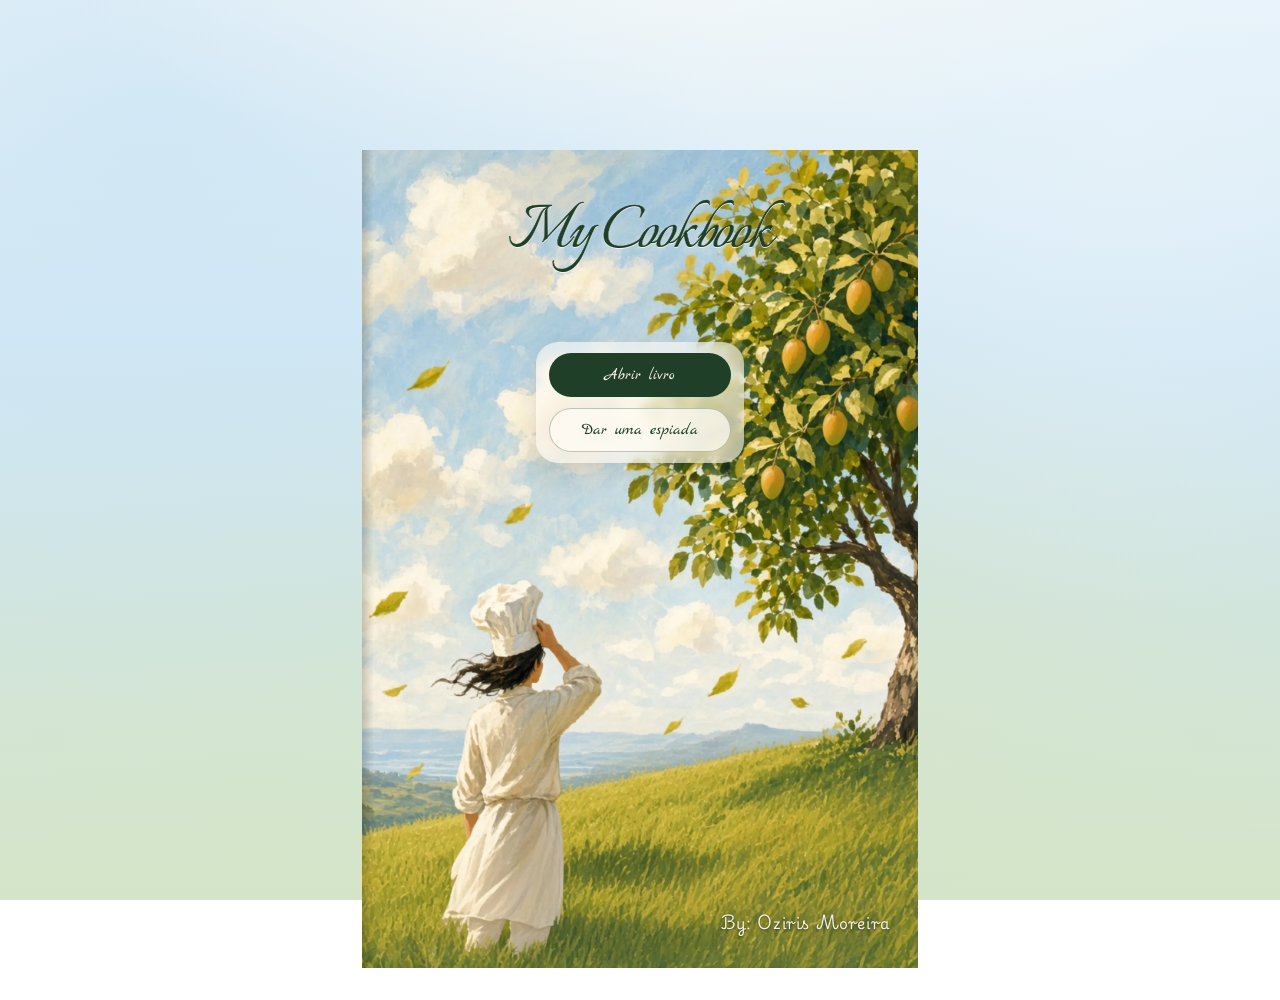
==== commit 0d5c4933: "new fonts" ====
--- a/index.html
+++ b/index.html
@@ -8,7 +8,7 @@
     <link rel="preconnect" href="https://fonts.googleapis.com" />
     <link rel="preconnect" href="https://fonts.gstatic.com" crossorigin />
     <link
-      href="https://fonts.googleapis.com/css2?family=Fraunces:opsz,wght@9..144,500;9..144,700&family=Outfit:wght@400;500;600&display=swap"
+      href="https://fonts.googleapis.com/css2?family=Italianno&family=Marck+Script&family=Playwrite+HU:wght@100..400&display=swap"
       rel="stylesheet"
     />
     <link rel="stylesheet" href="css/styles.css" />
@@ -30,11 +30,8 @@
               title="Vista de livro"
               aria-label="Vista de livro"
             >
-              <svg viewBox="0 0 24 24" width="22" height="22" aria-hidden="true">
-                <path
-                  fill="currentColor"
-                  d="M4 5.5A2.5 2.5 0 0 1 6.5 3H11v16H6.5A2.5 2.5 0 0 0 4 21.5V5.5zm16 0V21.5A2.5 2.5 0 0 1 17.5 19H13V3h4.5A2.5 2.5 0 0 1 20 5.5z"
-                />
+              <svg width="22" height="22" viewBox="0 -960 960 960" aria-hidden="true">
+                <path fill="currentColor" d="M260-320q47 0 91.5 10.5T440-278v-394q-41-24-87-36t-93-12q-36 0-71.5 7T120-692v396q35-12 69.5-18t70.5-6Zm260 42q44-21 88.5-31.5T700-320q36 0 70.5 6t69.5 18v-396q-33-14-68.5-21t-71.5-7q-47 0-93 12t-87 36v394Zm-40 118q-48-38-104-59t-116-21q-42 0-82.5 11T100-198q-21 11-40.5-1T40-234v-482q0-11 5.5-21T62-752q46-24 96-36t102-12q58 0 113.5 15T480-740q51-30 106.5-45T700-800q52 0 102 12t96 36q11 5 16.5 15t5.5 21v482q0 23-19.5 35t-40.5 1q-37-20-77.5-31T700-240q-60 0-116 21t-104 59ZM280-494Z"/>
               </svg>
             </button>
             <button
@@ -45,24 +42,15 @@
               title="Vista de lista"
               aria-label="Vista de lista"
             >
-              <svg viewBox="0 0 24 24" width="22" height="22" aria-hidden="true">
-                <path
-                  fill="currentColor"
-                  d="M4 6h16v2H4V6zm0 5h16v2H4v-2zm0 5h16v2H4v-2z"
-                />
+              <svg width="22" height="22" viewBox="0 -960 960 960" aria-hidden="true">
+                <path fill="currentColor" d="M360-200v-80h480v80H360Zm0-240v-80h480v80H360Zm0-240v-80h480v80H360ZM200-160q-33 0-56.5-23.5T120-240q0-33 23.5-56.5T200-320q33 0 56.5 23.5T280-240q0 33-23.5 56.5T200-160Zm0-240q-33 0-56.5-23.5T120-480q0-33 23.5-56.5T200-560q33 0 56.5 23.5T280-480q0 33-23.5 56.5T200-400Zm0-240q-33 0-56.5-23.5T120-720q0-33 23.5-56.5T200-800q33 0 56.5 23.5T280-720q0 33-23.5 56.5T200-640Z"/>
               </svg>
             </button>
           </div>
           <div class="book__reading-bar" data-reading-bar hidden>
             <button type="button" class="icon-btn" data-back aria-label="Voltar">
-              <svg width="20" height="20" viewBox="0 0 20 20" fill="none" aria-hidden="true">
-                <path
-                  d="M12.5 4.5L7 10l5.5 5.5"
-                  stroke="currentColor"
-                  stroke-width="1.75"
-                  stroke-linecap="round"
-                  stroke-linejoin="round"
-                />
+              <svg width="20" height="20" viewBox="0 -960 960 960" aria-hidden="true">
+                <path fill="currentColor" d="M560-240 320-480l240-240 56 56-184 184 184 184-56 56Z"/>
               </svg>
             </button>
             <div class="book__reading-actions">
@@ -74,87 +62,47 @@
                 title="Adicionar à lista de compras"
                 aria-label="Adicionar à lista de compras"
               >
-                <svg width="20" height="20" viewBox="0 0 20 20" fill="none" aria-hidden="true">
-                  <path
-                    d="M3.5 4.5h1.2l1.1 8.2a1.5 1.5 0 0 0 1.5 1.3h6.9a1.5 1.5 0 0 0 1.5-1.2l1.1-5.3H6.2"
-                    stroke="currentColor"
-                    stroke-width="1.75"
-                    stroke-linecap="round"
-                    stroke-linejoin="round"
-                  />
-                  <circle cx="8.2" cy="16.2" r="1.1" fill="currentColor" />
-                  <circle cx="14" cy="16.2" r="1.1" fill="currentColor" />
-                  <path d="M14.5 3.5v4M12.5 5.5h4" stroke="currentColor" stroke-width="1.75" stroke-linecap="round" />
+                <svg width="20" height="20" viewBox="0 -960 960 960" aria-hidden="true">
+                  <path fill="currentColor" d="M440-600v-120H320v-80h120v-120h80v120h120v80H520v120h-80ZM280-80q-33 0-56.5-23.5T200-160q0-33 23.5-56.5T280-240q33 0 56.5 23.5T360-160q0 33-23.5 56.5T280-80Zm400 0q-33 0-56.5-23.5T600-160q0-33 23.5-56.5T680-240q33 0 56.5 23.5T760-160q0 33-23.5 56.5T680-80ZM40-800v-80h131l170 360h280l156-280h91L692-482q-11 20-29.5 31T622-440H324l-44 80h480v80H280q-45 0-68.5-39t-1.5-79l54-98-144-304H40Z"/>
                 </svg>
               </button>
               <a class="icon-btn" data-edit hidden title="Editar receita" aria-label="Editar receita">
-                <svg width="20" height="20" viewBox="0 0 20 20" fill="none" aria-hidden="true">
-                  <path
-                    d="M12.1 4.4l3.5 3.5M4 16l.9-3.4L13.2 4.3a1.5 1.5 0 0 1 2.1 0l.4.4a1.5 1.5 0 0 1 0 2.1L7.4 15.1 4 16z"
-                    stroke="currentColor"
-                    stroke-width="1.75"
-                    stroke-linecap="round"
-                    stroke-linejoin="round"
-                  />
+                <svg width="20" height="20" viewBox="0 -960 960 960" aria-hidden="true">
+                  <path fill="currentColor" d="M200-200h57l391-391-57-57-391 391v57Zm-80 80v-170l528-527q12-11 26.5-17t30.5-6q16 0 31 6t26 18l55 56q12 11 17.5 26t5.5 30q0 16-5.5 30.5T817-647L290-120H120Zm640-584-56-56 56 56Zm-141 85-28-29 57 57-29-28Z"/>
                 </svg>
               </a>
             </div>
           </div>
           <div class="book__shopping-bar" data-shopping-bar hidden>
             <button type="button" class="icon-btn" data-shopping-back aria-label="Voltar">
-              <svg width="20" height="20" viewBox="0 0 20 20" fill="none" aria-hidden="true">
-                <path
-                  d="M12.5 4.5L7 10l5.5 5.5"
-                  stroke="currentColor"
-                  stroke-width="1.75"
-                  stroke-linecap="round"
-                  stroke-linejoin="round"
-                />
+              <svg width="20" height="20" viewBox="0 -960 960 960" aria-hidden="true">
+                <path fill="currentColor" d="M560-240 320-480l240-240 56 56-184 184 184 184-56 56Z"/>
               </svg>
             </button>
             <div class="book__shopping-actions">
               <button type="button" class="icon-btn" data-shopping-add title="Adicionar" aria-label="Adicionar ingrediente">
-                <svg width="20" height="20" viewBox="0 0 20 20" fill="none" aria-hidden="true">
-                  <path d="M10 4v12M4 10h12" stroke="currentColor" stroke-width="1.75" stroke-linecap="round" />
+                <svg width="20" height="20" viewBox="0 -960 960 960" aria-hidden="true">
+                  <path fill="currentColor" d="M440-440H200v-80h240v-240h80v240h240v80H520v240h-80v-240Z"/>
                 </svg>
               </button>
               <button type="button" class="icon-btn" data-shopping-clear title="Limpar lista" aria-label="Limpar lista">
-                <svg width="20" height="20" viewBox="0 0 20 20" fill="none" aria-hidden="true">
-                  <path
-                    d="M4 5.5h12M8 5.5V4a1 1 0 0 1 1-1h2a1 1 0 0 1 1 1v1.5M6 5.5l.7 10.2a1.5 1.5 0 0 0 1.5 1.3h4.6a1.5 1.5 0 0 0 1.5-1.3L15 5.5"
-                    stroke="currentColor"
-                    stroke-width="1.75"
-                    stroke-linecap="round"
-                    stroke-linejoin="round"
-                  />
-                  <path d="M8.5 9v5M11.5 9v5" stroke="currentColor" stroke-width="1.75" stroke-linecap="round" />
+                <svg width="20" height="20" viewBox="0 -960 960 960" aria-hidden="true">
+                  <path fill="currentColor" d="M280-120q-33 0-56.5-23.5T200-200v-520h-40v-80h200v-40h240v40h200v80h-40v520q0 33-23.5 56.5T680-120H280Zm400-600H280v520h400v-520ZM360-280h80v-360h-80v360Zm160 0h80v-360h-80v360ZM280-720v520-520Z"/>
                 </svg>
               </button>
             </div>
           </div>
           <div class="book__shopping-bar" data-edit-bar hidden>
             <button type="button" class="icon-btn" data-edit-back aria-label="Voltar">
-              <svg width="20" height="20" viewBox="0 0 20 20" fill="none" aria-hidden="true">
-                <path
-                  d="M12.5 4.5L7 10l5.5 5.5"
-                  stroke="currentColor"
-                  stroke-width="1.75"
-                  stroke-linecap="round"
-                  stroke-linejoin="round"
-                />
+              <svg width="20" height="20" viewBox="0 -960 960 960" aria-hidden="true">
+                <path fill="currentColor" d="M560-240 320-480l240-240 56 56-184 184 184 184-56 56Z"/>
               </svg>
             </button>
           </div>
           <div class="book__shopping-bar" data-manage-bar hidden>
             <button type="button" class="icon-btn" data-manage-back aria-label="Voltar">
-              <svg width="20" height="20" viewBox="0 0 20 20" fill="none" aria-hidden="true">
-                <path
-                  d="M12.5 4.5L7 10l5.5 5.5"
-                  stroke="currentColor"
-                  stroke-width="1.75"
-                  stroke-linecap="round"
-                  stroke-linejoin="round"
-                />
+              <svg width="20" height="20" viewBox="0 -960 960 960" aria-hidden="true">
+                <path fill="currentColor" d="M560-240 320-480l240-240 56 56-184 184 184 184-56 56Z"/>
               </svg>
             </button>
           </div>
@@ -176,11 +124,8 @@
               title="Mostrar favoritos"
               aria-label="Mostrar favoritos"
             >
-              <svg viewBox="0 0 24 24" width="22" height="22" aria-hidden="true">
-                <path
-                  fill="currentColor"
-                  d="M12 21.35l-1.45-1.32C5.4 15.36 2 12.28 2 8.5 2 5.42 4.42 3 7.5 3c1.74 0 3.41.81 4.5 2.09C13.09 3.81 14.76 3 16.5 3 19.58 3 22 5.42 22 8.5c0 3.78-3.4 6.86-8.55 11.54L12 21.35z"
-                />
+              <svg width="22" height="22" viewBox="0 -960 960 960" aria-hidden="true">
+                <path fill="currentColor" d="m480-120-58-52q-101-91-167-157T150-447.5Q111-500 95.5-544T80-634q0-94 63-157t157-63q52 0 99 22t81 62q34-40 81-62t99-22q94 0 157 63t63 157q0 46-15.5 90T810-447.5Q771-395 705-329T538-172l-58 52Zm0-108q96-86 158-147.5t98-107q36-45.5 50-81t14-70.5q0-60-40-100t-100-40q-47 0-87 26.5T518-680h-76q-15-41-55-67.5T300-774q-60 0-100 40t-40 100q0 35 14 70.5t50 81q36 45.5 98 107T480-228Zm0-273Z"/>
               </svg>
             </button>
             <button
@@ -193,11 +138,8 @@
               title="Filtrar receitas"
               aria-label="Filtrar receitas"
             >
-              <svg viewBox="0 0 24 24" width="22" height="22" aria-hidden="true">
-                <path
-                  fill="currentColor"
-                  d="M3 5h18v2.17L14 14.17V19l-4 2v-6.83L3 7.17V5z"
-                />
+              <svg width="22" height="22" viewBox="0 -960 960 960" aria-hidden="true">
+                <path fill="currentColor" d="M440-160q-17 0-28.5-11.5T400-200v-240L168-736q-15-20-4.5-42t36.5-22h560q26 0 36.5 22t-4.5 42L560-440v240q0 17-11.5 28.5T520-160h-80Zm40-308 198-252H282l198 252Zm0 0Z"/>
               </svg>
             </button>
             <div
@@ -211,12 +153,8 @@
               <p class="book-filter__title">Categorias</p>
               <div class="book-filter__list" data-filter-list></div>
               <div class="book-filter__actions">
-                <button type="button" class="btn btn--ghost btn--small" data-filter-reset>
-                  Limpar filtros
-                </button>
-                <button type="button" class="btn btn--primary btn--small" data-filter-apply>
-                  Aplicar
-                </button>
+                <button type="button" class="icon-btn" data-filter-reset aria-label="Limpar filtros" title="Limpar filtros"></button>
+                <button type="button" class="icon-btn icon-btn--primary" data-filter-apply aria-label="Aplicar" title="Aplicar"></button>
               </div>
             </div>
           </div>
@@ -224,14 +162,8 @@
 
         <div class="book__stage">
           <button type="button" class="icon-btn book__nav book__nav--prev" data-prev aria-label="Páginas anteriores" hidden>
-            <svg width="20" height="20" viewBox="0 0 20 20" fill="none" aria-hidden="true">
-              <path
-                d="M12.5 4.5L7 10l5.5 5.5"
-                stroke="currentColor"
-                stroke-width="1.75"
-                stroke-linecap="round"
-                stroke-linejoin="round"
-              />
+            <svg width="20" height="20" viewBox="0 -960 960 960" aria-hidden="true">
+              <path fill="currentColor" d="M560-240 320-480l240-240 56 56-184 184 184 184-56 56Z"/>
             </svg>
           </button>
           <div class="book__flip-slot" data-flip-slot hidden>
@@ -244,14 +176,8 @@
             <article class="book__page book__page--right" data-page="right"></article>
           </div>
           <button type="button" class="icon-btn book__nav book__nav--next" data-next aria-label="Próximas páginas" hidden>
-            <svg width="20" height="20" viewBox="0 0 20 20" fill="none" aria-hidden="true">
-              <path
-                d="M7.5 4.5L13 10l-5.5 5.5"
-                stroke="currentColor"
-                stroke-width="1.75"
-                stroke-linecap="round"
-                stroke-linejoin="round"
-              />
+            <svg width="20" height="20" viewBox="0 -960 960 960" aria-hidden="true">
+              <path fill="currentColor" d="M504-480 320-664l56-56 240 240-240 240-56-56 184-184Z"/>
             </svg>
           </button>
         </div>
@@ -259,6 +185,7 @@
     </main>
 
     <script src="js/config.js"></script>
+    <script src="js/icons.js"></script>
     <script src="js/github.js"></script>
     <script src="js/auth.js"></script>
     <script src="js/sync.js"></script>
--- a/css/styles.css
+++ b/css/styles.css
@@ -16,8 +16,10 @@
   --radius: 18px;
   --tap-size: 2.75rem;
   --focus-ring: 0 0 0 3px rgba(47, 93, 58, 0.35);
-  --font-display: "Fraunces", Georgia, serif;
-  --font-body: "Outfit", system-ui, sans-serif;
+  --font-brand: "Italianno", cursive;
+  --font-display: "Marck Script", cursive;
+  --font-body: "Playwrite HU", cursive;
+  --ingredient-icon-inset: 0.35rem;
 }
 
 *,
@@ -110,37 +112,138 @@
 }
 
 .brand {
-  font-family: var(--font-display);
-  font-weight: 700;
-  font-size: 1.25rem;
+  font-family: var(--font-brand);
+  font-weight: 400;
+  font-size: 2rem;
+  line-height: 1;
   letter-spacing: -0.02em;
   color: var(--leaf-deep);
+  -webkit-text-stroke: 0.4px currentColor;
+  paint-order: stroke fill;
 }
 
 .site-nav {
-  display: flex;
-  flex-wrap: wrap;
+  position: relative;
+  display: flex;
+  flex-wrap: nowrap;
   gap: 0.25rem;
   align-items: center;
-}
-
-.site-nav .icon-btn {
+  flex-shrink: 0;
+}
+
+.site-nav__menu {
+  display: none;
+  position: absolute;
+  top: calc(100% + 0.4rem);
+  right: 0;
+  z-index: 30;
+  flex-direction: column;
+  flex-wrap: nowrap;
+  gap: 0.15rem;
+  align-items: stretch;
+  min-width: 12.5rem;
+  padding: 0.4rem;
+  border-radius: var(--radius);
+  border: 1px solid rgba(47, 93, 58, 0.14);
+  background: rgba(255, 252, 246, 0.96);
+  box-shadow: 0 12px 28px rgba(28, 36, 28, 0.16);
+  backdrop-filter: blur(10px);
+  -webkit-backdrop-filter: blur(10px);
+}
+
+.site-nav__menu.is-open {
+  display: flex;
+}
+
+.site-nav__item {
+  display: flex;
+  align-items: center;
+  gap: 0.65rem;
+  width: 100%;
+  min-height: var(--tap-size);
+  padding: 0 0.75rem 0 0.55rem;
+  border: 0;
+  border-radius: 12px;
+  background: transparent;
   color: var(--muted);
-}
-
-.site-nav .icon-btn.is-active,
-.site-nav .icon-btn:hover {
+  font: inherit;
+  font-family: var(--font-display);
+  font-size: 0.95rem;
+  text-align: left;
+  text-decoration: none;
+  cursor: pointer;
+  transition: background 0.15s ease, color 0.15s ease;
+}
+
+.site-nav__item svg {
+  flex-shrink: 0;
+}
+
+.site-nav__label {
+  flex: 1;
+  min-width: 0;
+  line-height: 1.2;
+}
+
+.site-nav .icon-btn,
+.site-nav__item {
+  color: var(--muted);
+}
+
+.site-nav .icon-btn:hover,
+.site-nav__item.is-active,
+.site-nav__item:hover {
   color: var(--leaf-deep);
   background: rgba(31, 63, 40, 0.08);
 }
 
-.site-nav .icon-btn.is-active {
+.site-nav__item.is-active {
   background: rgba(31, 63, 40, 0.12);
 }
 
-.site-nav .icon-btn.is-syncing {
+.site-nav__item.is-syncing {
   opacity: 0.65;
   pointer-events: none;
+}
+
+@media (min-width: 800px) {
+  .site-nav__menu-toggle {
+    display: none;
+  }
+
+  .site-nav__menu {
+    display: flex;
+    flex-direction: row;
+    align-items: center;
+    position: static;
+    top: auto;
+    right: auto;
+    z-index: auto;
+    min-width: 0;
+    padding: 0;
+    border: 0;
+    border-radius: 0;
+    background: transparent;
+    box-shadow: none;
+    backdrop-filter: none;
+    -webkit-backdrop-filter: none;
+    gap: 0.25rem;
+  }
+
+  .site-nav__label {
+    display: none;
+  }
+
+  .site-nav__item {
+    justify-content: center;
+    width: var(--tap-size);
+    height: var(--tap-size);
+    min-width: var(--tap-size);
+    min-height: var(--tap-size);
+    padding: 0;
+    border-radius: 999px;
+    gap: 0;
+  }
 }
 
 .page {
@@ -296,7 +399,9 @@
   width: 52px;
   height: 52px;
   border-radius: 12px;
-  object-fit: cover;
+  object-fit: contain;
+  object-position: center;
+  padding: var(--ingredient-icon-inset);
   background: #e7dfd0;
 }
 
@@ -424,6 +529,13 @@
   background: rgba(28, 36, 28, 0.06);
 }
 
+[data-ingredient-image] .image-drop__img,
+[data-create-image] .image-drop__img {
+  object-fit: contain;
+  object-position: center;
+  padding: var(--ingredient-icon-inset);
+}
+
 .image-drop__remove {
   flex-shrink: 0;
 }
@@ -443,6 +555,7 @@
 }
 
 .btn[hidden],
+.icon-btn[hidden],
 [data-edit][hidden] {
   display: none !important;
 }
@@ -772,14 +885,98 @@
 .catalog-card img {
   width: 100%;
   aspect-ratio: 1;
-  object-fit: cover;
+  object-fit: contain;
+  object-position: center;
+  padding: var(--ingredient-icon-inset);
   background: #e7dfd0;
 }
 
 .catalog-card__body {
   padding: 0.75rem;
-  display: grid;
+  display: flex;
+  align-items: center;
+  justify-content: space-between;
   gap: 0.5rem;
+}
+
+.catalog-card__meta {
+  min-width: 0;
+  flex: 1;
+  display: grid;
+  gap: 0.15rem;
+}
+
+.catalog-card__meta strong {
+  overflow: hidden;
+  text-overflow: ellipsis;
+  white-space: nowrap;
+}
+
+.catalog-card__actions {
+  display: flex;
+  flex-shrink: 0;
+  align-items: center;
+  gap: 0.1rem;
+}
+
+.catalog-card.is-editing {
+  border-color: var(--leaf);
+  box-shadow: 0 0 0 1px rgba(47, 93, 58, 0.18);
+}
+
+.catalog-card.is-editing .catalog-card__body {
+  align-items: flex-start;
+}
+
+.catalog-card.is-editing .catalog-card__meta {
+  gap: 0.45rem;
+}
+
+.catalog-card.is-editing .catalog-card__meta .field {
+  margin: 0;
+}
+
+.catalog-card.is-editing .catalog-card__meta input {
+  width: 100%;
+  min-height: var(--tap-size);
+}
+
+.catalog-card__image-edit {
+  padding: 0.65rem 0.65rem 0;
+}
+
+.catalog-card.is-editing .image-drop {
+  min-height: 4.25rem;
+  padding: 0.55rem;
+}
+
+.catalog-card.is-editing .image-drop__img {
+  width: 56px;
+  height: 56px;
+  max-width: 56px;
+  object-fit: contain;
+  object-position: center;
+  padding: var(--ingredient-icon-inset);
+}
+
+.catalog-card.is-editing .image-drop__empty {
+  font-size: 0.85rem;
+}
+
+.catalog-add {
+  margin: 0.35rem 0 0.85rem;
+  padding: 0.85rem;
+  border: 1px solid var(--line);
+  border-radius: 14px;
+  background: #fffdf8;
+  box-shadow: 0 0 0 1px rgba(47, 93, 58, 0.12);
+}
+
+.catalog-add__actions {
+  display: flex;
+  flex-wrap: wrap;
+  justify-content: flex-end;
+  gap: 0.25rem;
 }
 
 .icon-btn,
@@ -801,6 +998,25 @@
 .icon-btn:hover {
   background: rgba(31, 63, 40, 0.08);
   color: var(--leaf-deep);
+}
+
+.icon-btn--primary {
+  background: var(--leaf);
+  color: #fff;
+}
+
+.icon-btn--primary:hover {
+  background: var(--leaf-deep);
+  color: #fff;
+}
+
+.icon-btn--danger {
+  color: #8b2e2e;
+}
+
+.icon-btn--danger:hover {
+  background: rgba(139, 46, 46, 0.12);
+  color: #6f1f1f;
 }
 
 .book__page--cover,
@@ -884,15 +1100,17 @@
 }
 
 .book-cover__title {
-  font-family: var(--font-display);
-  font-size: clamp(2.4rem, 8vw, 3.4rem);
-  font-weight: 700;
+  font-family: var(--font-brand);
+  font-size: clamp(3.2rem, 11vw, 4.6rem);
+  font-weight: 400;
   line-height: 1.05;
   margin: 0;
   letter-spacing: -0.03em;
   text-align: center;
   color: var(--leaf-deep);
   white-space: nowrap;
+  -webkit-text-stroke: 0.55px currentColor;
+  paint-order: stroke fill;
   text-shadow:
     0 1px 0 rgba(255, 252, 246, 0.85),
     0 2px 10px rgba(255, 252, 246, 0.55);
@@ -902,6 +1120,10 @@
 .book-cover__cook {
   display: grid;
   gap: 0.65rem;
+}
+
+.book-cover .btn {
+  font-family: var(--font-display);
 }
 
 .book-cover .btn--primary {
@@ -928,6 +1150,7 @@
 }
 
 .book-cover .field input {
+  font-family: var(--font-display);
   background: rgba(255, 252, 246, 0.85);
   border-color: rgba(31, 63, 40, 0.22);
   color: var(--ink);
@@ -1001,15 +1224,6 @@
 }
 
 /* —— Book shell —— */
-body.is-reading .site-nav,
-body.is-shopping .site-nav,
-body.is-editing .site-nav,
-body.is-managing .site-nav,
-body.is-standalone-form .site-nav {
-  visibility: hidden;
-  pointer-events: none;
-}
-
 .page-chrome {
   display: flex;
   align-items: center;
@@ -1184,21 +1398,10 @@
 }
 
 .book-filter__option {
-  display: flex;
-  align-items: center;
-  gap: 0.55rem;
   min-height: var(--tap-size);
   padding: 0.2rem 0.15rem;
   font-size: 0.95rem;
-  cursor: pointer;
   border-radius: 10px;
-}
-
-.book-filter__option input {
-  width: 1.1rem;
-  height: 1.1rem;
-  accent-color: var(--leaf);
-  flex-shrink: 0;
 }
 
 .book-filter__empty {
@@ -2056,8 +2259,12 @@
 .shopping-row__icon {
   width: 40px;
   height: 40px;
+  border-radius: 8px;
   object-fit: contain;
+  object-position: center;
+  padding: var(--ingredient-icon-inset);
   max-width: 100%;
+  background: #e7dfd0;
 }
 
 .shopping-row__meta {
@@ -2088,7 +2295,8 @@
   justify-content: center;
 }
 
-.shopping-check__mark {
+.shopping-check__mark,
+.shopping-check__icon {
   display: block;
   flex-shrink: 0;
 }
@@ -2108,33 +2316,6 @@
   height: 1px;
   opacity: 0;
   pointer-events: none;
-}
-
-.shopping-check__box {
-  width: 1.35rem;
-  height: 1.35rem;
-  border: 1.75px solid var(--leaf);
-  border-radius: 4px;
-  background: #fff;
-  flex-shrink: 0;
-  position: relative;
-}
-
-.shopping-check input:checked + .shopping-check__box {
-  border-color: #1f8f4e;
-  background: #1f8f4e;
-}
-
-.shopping-check input:checked + .shopping-check__box::after {
-  content: "";
-  position: absolute;
-  left: 0.28rem;
-  top: 0.05rem;
-  width: 0.4rem;
-  height: 0.75rem;
-  border: solid #fff;
-  border-width: 0 2.5px 2.5px 0;
-  transform: rotate(45deg);
 }
 
 .shopping-check--all {
@@ -2282,12 +2463,16 @@
 .shopping-catalog-item img {
   width: 40px;
   height: 40px;
+  border-radius: 8px;
   object-fit: contain;
+  object-position: center;
+  padding: var(--ingredient-icon-inset);
   max-width: 100%;
+  background: #e7dfd0;
 }
 
 .shopping-recipe-line {
-  grid-template-columns: auto auto 36px minmax(0, 1fr);
+  grid-template-columns: auto 36px minmax(0, 1fr) auto;
   padding: 0.45rem 0.35rem;
   border-radius: 10px;
 }
@@ -2299,8 +2484,12 @@
 .shopping-recipe-line img {
   width: 36px;
   height: 36px;
+  border-radius: 8px;
   object-fit: contain;
+  object-position: center;
+  padding: var(--ingredient-icon-inset);
   max-width: 100%;
+  background: #e7dfd0;
 }
 
 .shopping-recipe-line__qty {
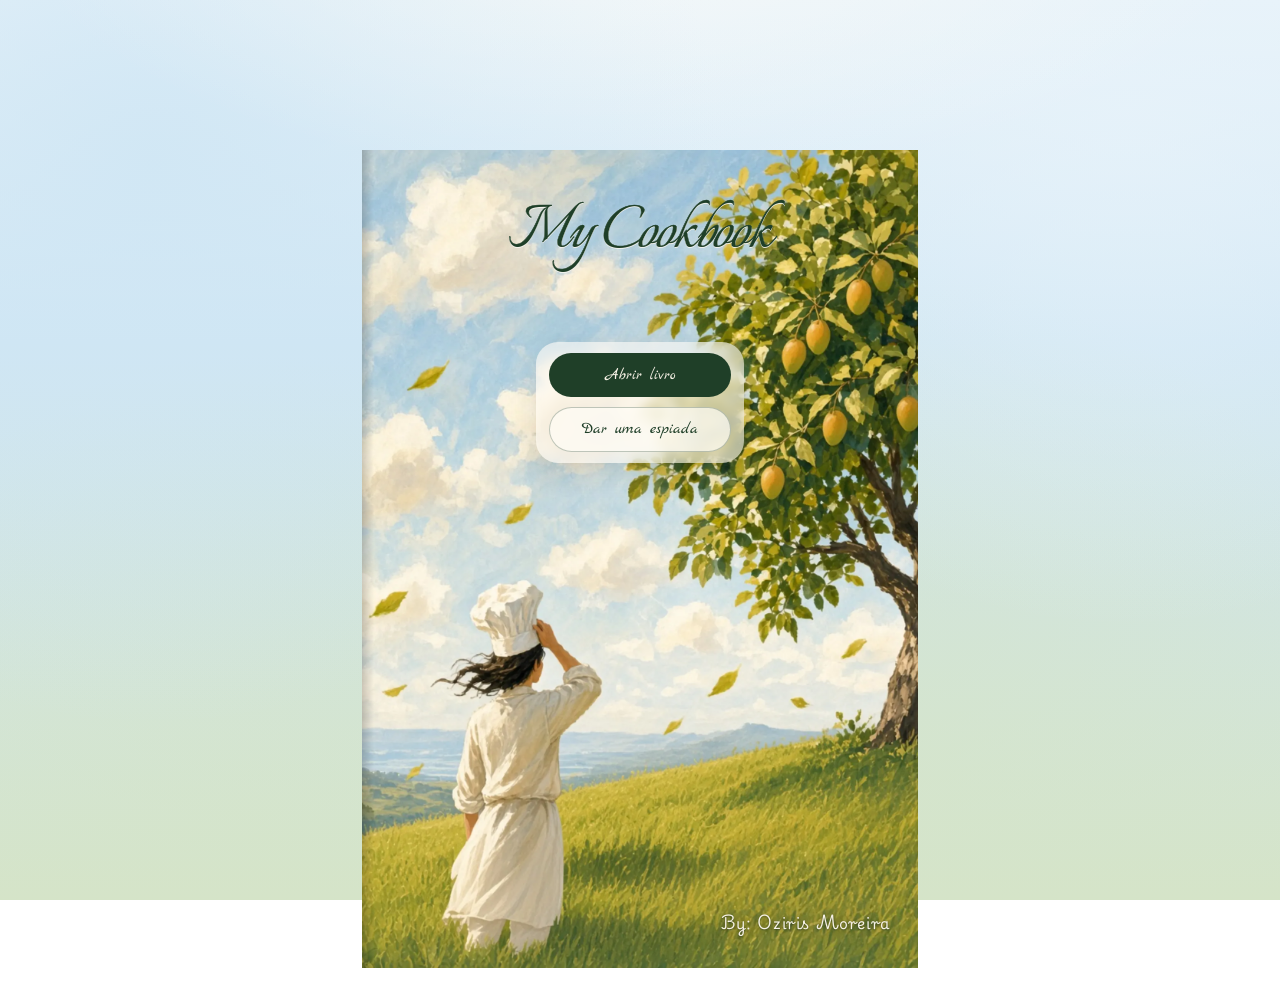
==== commit c8cf32fc: "edit recipe layout" ====
--- a/index.html
+++ b/index.html
@@ -98,6 +98,10 @@
                 <path fill="currentColor" d="M560-240 320-480l240-240 56 56-184 184 184 184-56 56Z"/>
               </svg>
             </button>
+            <div class="book__shopping-actions">
+              <button type="submit" form="recipe-form" class="icon-btn icon-btn--primary" data-recipe-save aria-label="Salvar receita" title="Salvar receita"></button>
+              <button type="button" class="icon-btn icon-btn--danger" data-delete hidden aria-label="Excluir receita" title="Excluir receita"></button>
+            </div>
           </div>
           <div class="book__shopping-bar" data-manage-bar hidden>
             <button type="button" class="icon-btn" data-manage-back aria-label="Voltar">
--- a/css/styles.css
+++ b/css/styles.css
@@ -207,7 +207,7 @@
 }
 
 @media (min-width: 800px) {
-  .site-nav__menu-toggle {
+  .site-nav .site-nav__menu-toggle {
     display: none;
   }
 
@@ -395,7 +395,8 @@
   align-items: center;
 }
 
-.ingredient-item img {
+.ingredient-item img,
+.ingredient-item__thumb {
   width: 52px;
   height: 52px;
   border-radius: 12px;
@@ -403,6 +404,8 @@
   object-position: center;
   padding: var(--ingredient-icon-inset);
   background: #e7dfd0;
+  display: block;
+  flex-shrink: 0;
 }
 
 .step-list {
@@ -556,7 +559,8 @@
 
 .btn[hidden],
 .icon-btn[hidden],
-[data-edit][hidden] {
+[data-edit][hidden],
+.site-nav__item[hidden] {
   display: none !important;
 }
 
@@ -744,10 +748,10 @@
 .line-row.ingredients .line-row__qctrl { grid-area: qctrl; }
 
 .line-row.steps {
-  grid-template-columns: max-content max-content 1fr;
+  grid-template-columns: max-content 1fr;
   grid-template-areas:
-    "slabel sremove ."
-    "sctrl sctrl sctrl";
+    "slabel sremove"
+    "sctrl sctrl";
 }
 
 .line-row.steps .line-row__slabel { grid-area: slabel; }
@@ -882,13 +886,15 @@
   overflow: hidden;
 }
 
-.catalog-card img {
+.catalog-card img,
+.catalog-card__thumb {
   width: 100%;
   aspect-ratio: 1;
   object-fit: contain;
   object-position: center;
   padding: var(--ingredient-icon-inset);
   background: #e7dfd0;
+  display: block;
 }
 
 .catalog-card__body {
@@ -961,6 +967,23 @@
 
 .catalog-card.is-editing .image-drop__empty {
   font-size: 0.85rem;
+}
+
+@media (min-width: 700px) {
+  .catalog-grid {
+    grid-template-columns: repeat(auto-fill, minmax(280px, 1fr));
+  }
+
+  .catalog-card.is-editing .image-drop {
+    min-height: 5.5rem;
+    padding: 0.75rem;
+  }
+
+  .catalog-card.is-editing .image-drop__img {
+    width: 72px;
+    height: 72px;
+    max-width: 72px;
+  }
 }
 
 .catalog-add {
@@ -998,6 +1021,16 @@
 .icon-btn:hover {
   background: rgba(31, 63, 40, 0.08);
   color: var(--leaf-deep);
+}
+
+.icon-btn:disabled {
+  opacity: 0.35;
+  cursor: not-allowed;
+}
+
+.icon-btn:disabled:hover {
+  background: transparent;
+  color: var(--ink);
 }
 
 .icon-btn--primary {
@@ -1227,18 +1260,39 @@
 .page-chrome {
   display: flex;
   align-items: center;
+  gap: 0.5rem;
   min-height: 2.5rem;
   max-width: 1100px;
   margin: 0 auto;
   padding: 0.75rem 1.25rem 0;
 }
 
+.page-chrome__actions {
+  display: inline-flex;
+  gap: 0.25rem;
+  align-items: center;
+  margin-left: auto;
+}
+
 .page-chrome .icon-btn {
   color: var(--muted);
 }
 
 .page-chrome .icon-btn:hover {
   color: var(--leaf-deep);
+}
+
+.page-chrome .icon-btn--primary,
+.page-chrome .icon-btn--primary:hover {
+  color: #fff;
+}
+
+.page-chrome .icon-btn--danger {
+  color: #8b2e2e;
+}
+
+.page-chrome .icon-btn--danger:hover {
+  color: #6f1f1f;
 }
 
 .page--book {
@@ -1669,7 +1723,8 @@
   display: block;
   width: 100%;
   aspect-ratio: 4 / 3;
-  object-fit: cover;
+  object-fit: contain;
+  object-position: center;
   border-radius: 14px;
   background: linear-gradient(145deg, var(--sky-soft), var(--grass));
   border: 1px solid rgba(47, 93, 58, 0.12);
@@ -1771,9 +1826,12 @@
 .book-list__thumb {
   width: 56px;
   height: 56px;
-  object-fit: cover;
+  object-fit: contain;
+  object-position: center;
   border-radius: 12px;
   background: linear-gradient(145deg, var(--sky-soft), var(--grass));
+  display: block;
+  flex-shrink: 0;
 }
 
 .book-list__meta {
@@ -1841,8 +1899,9 @@
 
 .book-read__media {
   width: 100%;
-  max-height: 220px;
-  object-fit: cover;
+  aspect-ratio: 4 / 3;
+  object-fit: contain;
+  object-position: center;
   border-radius: 14px;
   border: 1px solid rgba(47, 93, 58, 0.12);
   background: linear-gradient(145deg, var(--sky-soft), var(--grass));
@@ -1873,7 +1932,8 @@
   gap: 0.55rem;
 }
 
-.book-read .ingredient-item img {
+.book-read .ingredient-item img,
+.book-read .ingredient-item__thumb {
   width: 40px;
   height: 40px;
   border-radius: 8px;
@@ -2085,6 +2145,19 @@
 
 .book__shopping-bar .icon-btn:hover {
   color: var(--leaf-deep);
+}
+
+.book__shopping-bar .icon-btn--primary,
+.book__shopping-bar .icon-btn--primary:hover {
+  color: #fff;
+}
+
+.book__shopping-bar .icon-btn--danger {
+  color: #8b2e2e;
+}
+
+.book__shopping-bar .icon-btn--danger:hover {
+  color: #6f1f1f;
 }
 
 .shopping-page {
@@ -2179,7 +2252,7 @@
   }
 
   .book-form .catalog-grid {
-    grid-template-columns: repeat(auto-fill, minmax(180px, 1fr));
+    grid-template-columns: repeat(auto-fill, minmax(280px, 1fr));
   }
 }
 
@@ -2265,6 +2338,8 @@
   padding: var(--ingredient-icon-inset);
   max-width: 100%;
   background: #e7dfd0;
+  display: block;
+  flex-shrink: 0;
 }
 
 .shopping-row__meta {
@@ -2428,10 +2503,9 @@
 }
 
 .shopping-catalog-item {
-  display: grid;
-  grid-template-columns: 40px minmax(0, 1fr);
+  display: flex;
+  align-items: center;
   gap: 0.65rem;
-  align-items: center;
   text-align: left;
   border: 1px solid var(--line);
   border-radius: 12px;
@@ -2443,16 +2517,9 @@
 }
 
 .shopping-catalog-item.shopping-catalog-item--action {
-  display: flex;
-  align-items: center;
   justify-content: flex-start;
-  gap: 0.65rem;
   font-weight: 600;
   color: var(--leaf-deep);
-}
-
-.shopping-catalog-item--text {
-  grid-template-columns: minmax(0, 1fr);
 }
 
 .shopping-catalog-item:hover {
@@ -2460,7 +2527,7 @@
   background: rgba(47, 93, 58, 0.06);
 }
 
-.shopping-catalog-item img {
+.shopping-catalog-item__thumb {
   width: 40px;
   height: 40px;
   border-radius: 8px;
@@ -2469,10 +2536,18 @@
   padding: var(--ingredient-icon-inset);
   max-width: 100%;
   background: #e7dfd0;
+  display: block;
+  flex-shrink: 0;
+}
+
+.shopping-catalog-item > span:not(.shopping-catalog-item__icon):not(.shopping-catalog-item__thumb) {
+  min-width: 0;
 }
 
 .shopping-recipe-line {
+  display: grid;
   grid-template-columns: auto 36px minmax(0, 1fr) auto;
+  align-items: center;
   padding: 0.45rem 0.35rem;
   border-radius: 10px;
 }
@@ -2481,7 +2556,8 @@
   background: rgba(47, 93, 58, 0.05);
 }
 
-.shopping-recipe-line img {
+.shopping-recipe-line img,
+.shopping-recipe-line__thumb {
   width: 36px;
   height: 36px;
   border-radius: 8px;
@@ -2490,6 +2566,8 @@
   padding: var(--ingredient-icon-inset);
   max-width: 100%;
   background: #e7dfd0;
+  display: block;
+  flex-shrink: 0;
 }
 
 .shopping-recipe-line__qty {
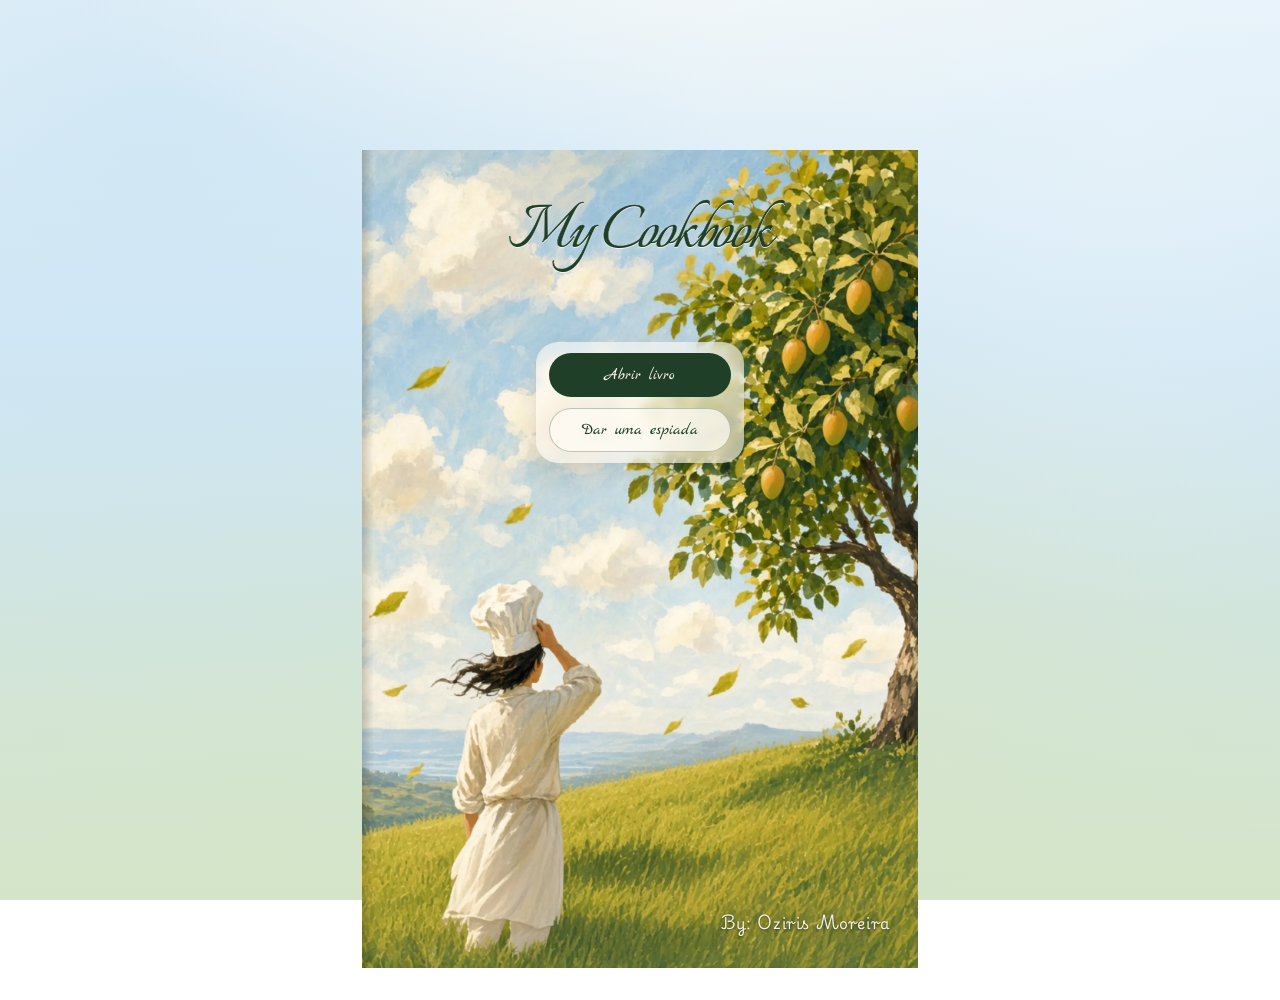
==== commit 25177e48: "add copy recipe feature" ====
--- a/index.html
+++ b/index.html
@@ -66,6 +66,11 @@
                   <path fill="currentColor" d="M440-600v-120H320v-80h120v-120h80v120h120v80H520v120h-80ZM280-80q-33 0-56.5-23.5T200-160q0-33 23.5-56.5T280-240q33 0 56.5 23.5T360-160q0 33-23.5 56.5T280-80Zm400 0q-33 0-56.5-23.5T600-160q0-33 23.5-56.5T680-240q33 0 56.5 23.5T760-160q0 33-23.5 56.5T680-80ZM40-800v-80h131l170 360h280l156-280h91L692-482q-11 20-29.5 31T622-440H324l-44 80h480v80H280q-45 0-68.5-39t-1.5-79l54-98-144-304H40Z"/>
                 </svg>
               </button>
+              <a class="icon-btn" data-duplicate-recipe hidden title="Duplicar receita" aria-label="Duplicar receita">
+                <svg width="20" height="20" viewBox="0 -960 960 960" aria-hidden="true">
+                  <path fill="currentColor" d="M360-240q-33 0-56.5-23.5T280-320v-480q0-33 23.5-56.5T360-880h360q33 0 56.5 23.5T800-800v480q0 33-23.5 56.5T720-240H360Zm0-80h360v-480H360v480ZM200-80q-33 0-56.5-23.5T120-160v-560h80v560h440v80H200Zm160-240v-480 480Z"/>
+                </svg>
+              </a>
               <a class="icon-btn" data-edit hidden title="Editar receita" aria-label="Editar receita">
                 <svg width="20" height="20" viewBox="0 -960 960 960" aria-hidden="true">
                   <path fill="currentColor" d="M200-200h57l391-391-57-57-391 391v57Zm-80 80v-170l528-527q12-11 26.5-17t30.5-6q16 0 31 6t26 18l55 56q12 11 17.5 26t5.5 30q0 16-5.5 30.5T817-647L290-120H120Zm640-584-56-56 56 56Zm-141 85-28-29 57 57-29-28Z"/>
--- a/css/styles.css
+++ b/css/styles.css
@@ -560,6 +560,7 @@
 .btn[hidden],
 .icon-btn[hidden],
 [data-edit][hidden],
+[data-duplicate-recipe][hidden],
 .site-nav__item[hidden] {
   display: none !important;
 }
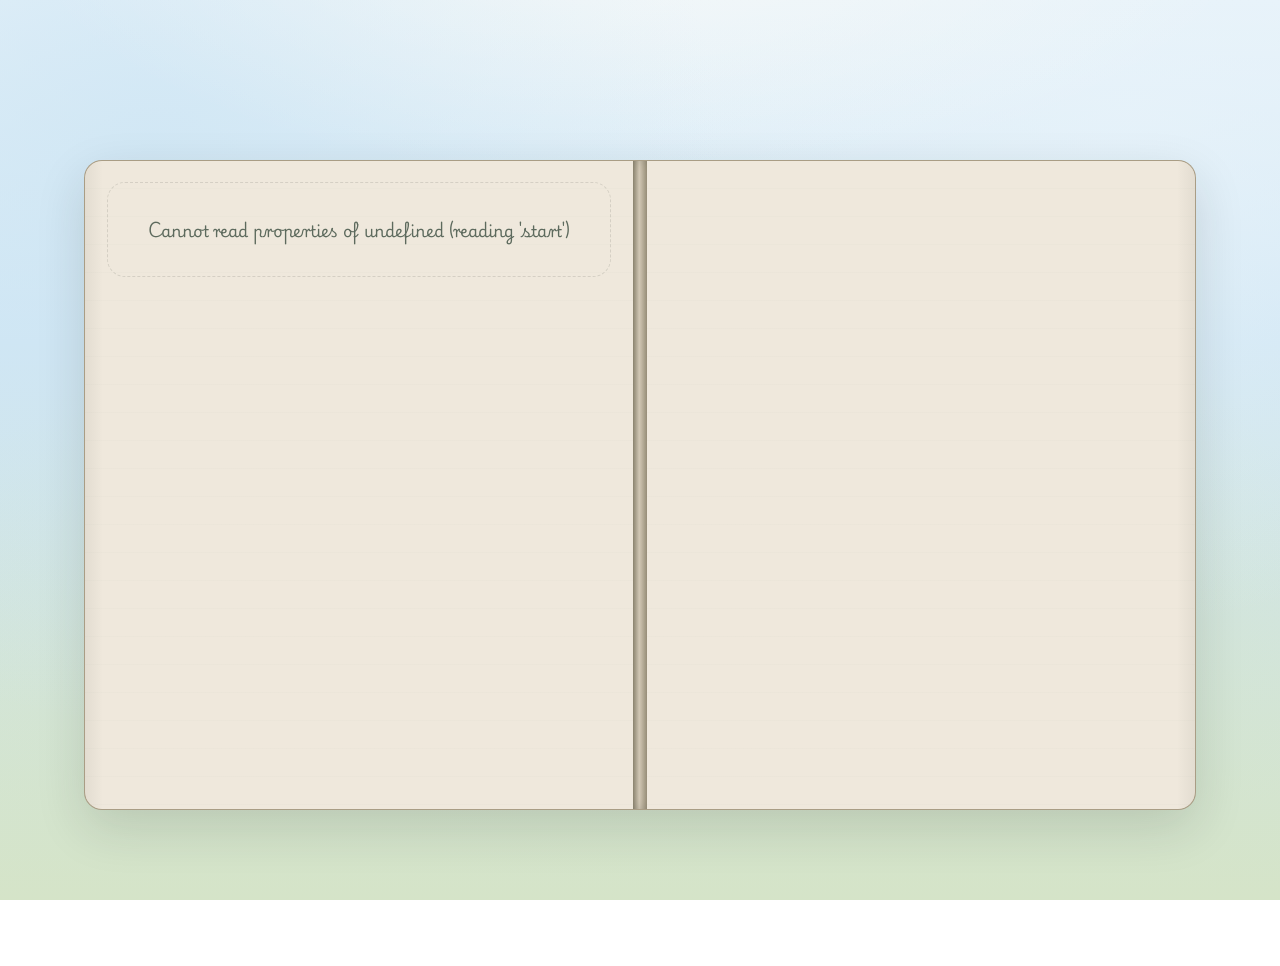
==== commit 99e742b0: "update cover loading" ====
--- a/index.html
+++ b/index.html
@@ -12,6 +12,7 @@
       rel="stylesheet"
     />
     <link rel="stylesheet" href="css/styles.css" />
+    <link rel="preload" as="image" href="data/images/cover.webp" />
     <link rel="manifest" href="manifest.webmanifest" />
     <link rel="icon" href="icons/icon.svg" type="image/svg+xml" />
   </head>
--- a/css/styles.css
+++ b/css/styles.css
@@ -206,6 +206,33 @@
   pointer-events: none;
 }
 
+.sync-conflict__paths {
+  margin: 0.75rem 0 0;
+  padding-left: 1.2rem;
+}
+
+.site-nav__item.is-sync-nudge {
+  color: var(--leaf-deep);
+  background: rgba(31, 63, 40, 0.12);
+  animation: sync-nudge 1.2s ease-in-out 2;
+}
+
+@keyframes sync-nudge {
+  0%,
+  100% {
+    transform: scale(1);
+  }
+  50% {
+    transform: scale(1.06);
+  }
+}
+
+@media (prefers-reduced-motion: reduce) {
+  .site-nav__item.is-sync-nudge {
+    animation: none;
+  }
+}
+
 @media (min-width: 800px) {
   .site-nav .site-nav__menu-toggle {
     display: none;
@@ -1055,21 +1082,39 @@
 
 .book__page--cover,
 .book__page--cover.stf-page {
+  position: relative;
   padding: 0;
   overflow: hidden;
   border: 0;
   box-shadow: none;
   background-color: #7eb0d4;
-  background-image:
-    linear-gradient(90deg, rgba(0, 0, 0, 0.18), transparent 12px),
-    url("../data/images/cover.webp");
-  background-position: left top, center;
-  background-size: auto, cover;
+  background-image: linear-gradient(90deg, rgba(0, 0, 0, 0.18), transparent 12px);
+  background-position: left top;
+  background-size: auto;
   background-repeat: no-repeat;
+}
+
+.book__page--cover::before {
+  content: "";
+  position: absolute;
+  inset: 0;
+  z-index: 0;
+  background-image: var(--cover-image, none);
+  background-position: center;
+  background-size: cover;
+  background-repeat: no-repeat;
+  opacity: 0;
+  transition: opacity 0.35s ease;
+  pointer-events: none;
+}
+
+.book__page--cover.book__page--cover-ready::before {
+  opacity: 1;
 }
 
 .book-cover {
   position: relative;
+  z-index: 1;
   box-sizing: border-box;
   width: 100%;
   height: 100%;
@@ -1235,9 +1280,18 @@
 
 .tabs {
   display: flex;
-  gap: 0.5rem;
-  flex-wrap: wrap;
+  gap: 0.35rem;
+  flex-wrap: nowrap;
   margin-bottom: 1rem;
+}
+
+.tabs .btn {
+  flex: 1 1 0;
+  min-width: 0;
+  white-space: nowrap;
+  padding-left: 0.4rem;
+  padding-right: 0.4rem;
+  font-size: clamp(0.78rem, 2.8vw, 1rem);
 }
 
 .tabs button.is-active {
@@ -2179,7 +2233,7 @@
 
 .book-form .tabs {
   display: flex;
-  flex-wrap: wrap;
+  flex-wrap: nowrap;
   gap: 0.35rem;
 }
 
@@ -2410,11 +2464,24 @@
 
 .shopping-modal {
   position: fixed;
-  inset: 0;
+  top: var(--vv-top, 0px);
+  left: 0;
+  width: 100%;
+  height: var(--vv-height, 100%);
   z-index: 40;
   display: grid;
   place-items: end center;
   padding: 0.75rem;
+  box-sizing: border-box;
+}
+
+html.is-vv-keyboard .shopping-modal {
+  place-items: start center;
+}
+
+html.is-vv-keyboard .shopping-modal__panel {
+  border-radius: 12px 12px 16px 16px;
+  max-height: min(100%, 40rem);
 }
 
 .shopping-modal[hidden] {
@@ -2431,7 +2498,7 @@
   position: relative;
   z-index: 1;
   width: min(28rem, 100%);
-  max-height: min(85vh, 40rem);
+  max-height: min(85%, 40rem);
   display: flex;
   flex-direction: column;
   padding: 1rem;
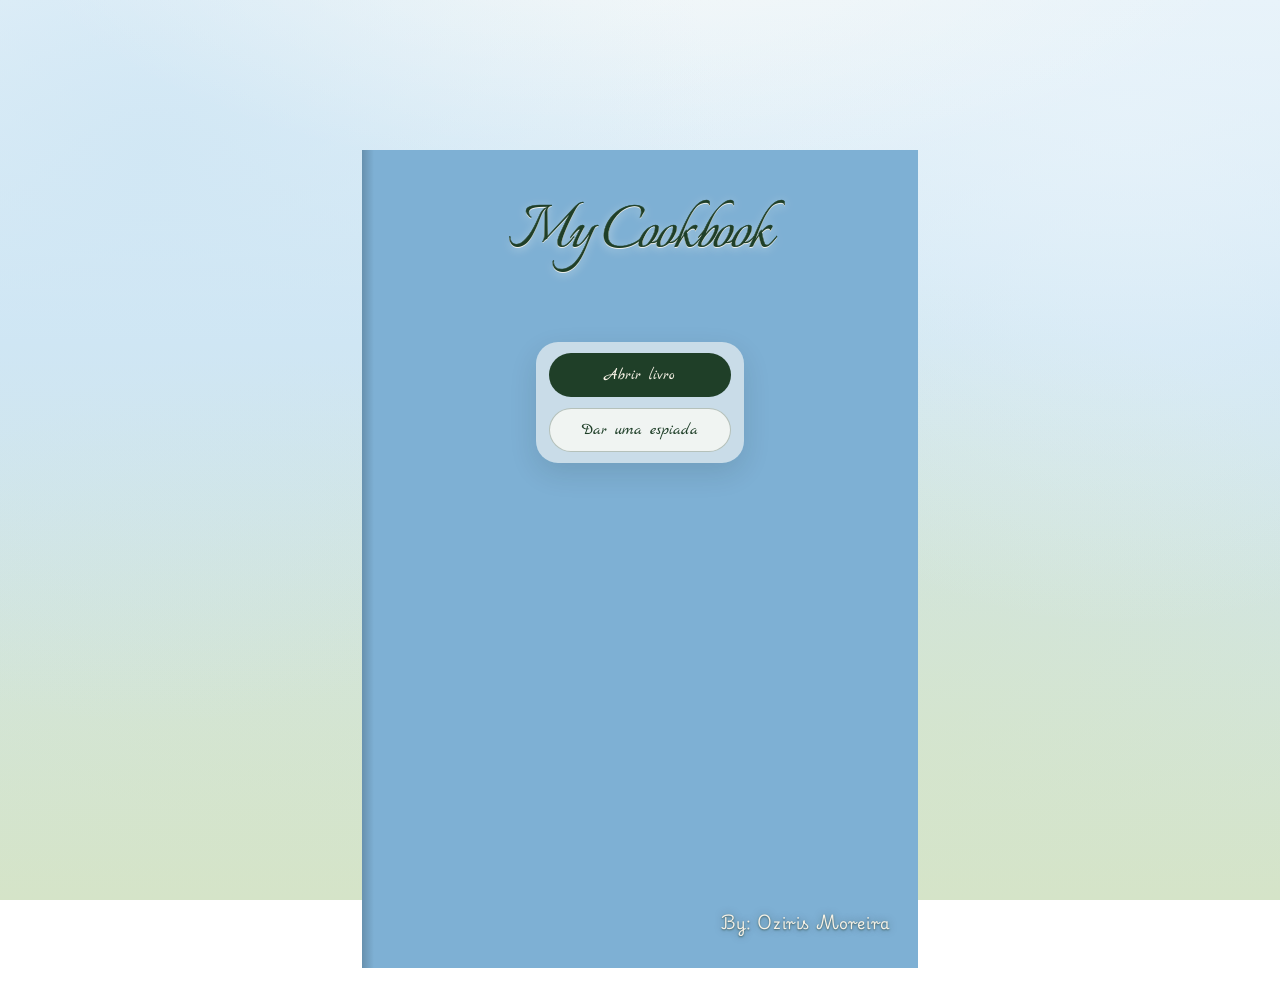
==== commit 0147bbeb: "add tested untested flag" ====
--- a/index.html
+++ b/index.html
@@ -158,8 +158,23 @@
               data-filter-panel
               hidden
               role="dialog"
-              aria-label="Filtrar por categoria"
-            >
+              aria-label="Filtrar receitas"
+            >
+              <p class="book-filter__title">Status</p>
+              <div class="book-filter__status" data-filter-status role="radiogroup" aria-label="Status da receita">
+                <label class="shopping-check book-filter__option">
+                  <input type="radio" name="tested-filter" value="all" data-tested-filter checked />
+                  <span>Todas</span>
+                </label>
+                <label class="shopping-check book-filter__option">
+                  <input type="radio" name="tested-filter" value="tested" data-tested-filter />
+                  <span>Testadas</span>
+                </label>
+                <label class="shopping-check book-filter__option">
+                  <input type="radio" name="tested-filter" value="untested" data-tested-filter />
+                  <span>Não testadas</span>
+                </label>
+              </div>
               <p class="book-filter__title">Categorias</p>
               <div class="book-filter__list" data-filter-list></div>
               <div class="book-filter__actions">
--- a/css/styles.css
+++ b/css/styles.css
@@ -1498,6 +1498,25 @@
   color: var(--leaf-deep);
 }
 
+.book-filter__status {
+  display: grid;
+  gap: 0.2rem;
+  margin-bottom: 0.85rem;
+}
+
+.book-filter__status .shopping-check {
+  grid-template-columns: 1.1rem minmax(0, 1fr);
+}
+
+.book-filter__status .shopping-check input {
+  position: static;
+  width: 1.1rem;
+  height: 1.1rem;
+  opacity: 1;
+  pointer-events: auto;
+  accent-color: var(--leaf);
+}
+
 .book-filter__list {
   display: grid;
   gap: 0.35rem;
@@ -1745,9 +1764,33 @@
   background: #fff;
 }
 
-.favorite-btn:focus-visible {
+.favorite-btn:focus-visible,
+.tested-btn:focus-visible {
   outline: 2px solid var(--leaf);
   outline-offset: 2px;
+}
+
+.tested-btn {
+  display: grid;
+  place-items: center;
+  width: var(--tap-size);
+  height: var(--tap-size);
+  margin: 0;
+  padding: 0;
+  border: 0;
+  border-radius: 999px;
+  background: transparent;
+  color: rgba(47, 93, 58, 0.42);
+  cursor: pointer;
+  flex-shrink: 0;
+}
+
+.tested-btn:hover:not([aria-pressed="true"]) {
+  color: rgba(47, 93, 58, 0.75);
+}
+
+.tested-btn[aria-pressed="true"] {
+  color: var(--leaf);
 }
 
 .book-preview {
@@ -1796,13 +1839,24 @@
 .book-preview__text {
   display: grid;
   gap: 0.35rem;
+  width: 100%;
+  min-width: 0;
+}
+
+.book-preview__open,
+.book-preview__title-btn,
+.book-list__text-btn,
+.book-list__title-btn,
+.book-list__thumb-btn {
+  display: block;
+  width: 100%;
+  min-width: 0;
   border: 0;
   background: none;
   padding: 0;
   text-align: left;
   cursor: pointer;
   color: inherit;
-  width: 100%;
   font: inherit;
 }
 
@@ -1814,12 +1868,28 @@
   letter-spacing: 0.08em;
 }
 
+.book-preview__title-row,
+.book-list__title-row,
+.book-read__title-row {
+  display: flex;
+  align-items: flex-start;
+  gap: 0.15rem;
+  min-width: 0;
+  width: 100%;
+}
+
+.book-preview__title-btn,
+.book-list__title-btn {
+  flex: 1 1 auto;
+}
+
 .book-preview__title {
   margin: 0;
   font-family: var(--font-display);
   font-size: clamp(1.45rem, 4vw, 2rem);
   line-height: 1.15;
   color: var(--leaf-deep);
+  overflow-wrap: anywhere;
 }
 
 .book-preview__title::after,
@@ -1847,8 +1917,8 @@
 
 .book-list__row {
   display: grid;
-  grid-template-columns: minmax(0, 1fr) auto;
-  gap: 0.25rem;
+  grid-template-columns: 56px minmax(0, 1fr) auto;
+  gap: 0.55rem 0.75rem;
   align-items: center;
   width: 100%;
   padding: 0.45rem;
@@ -1863,19 +1933,9 @@
   background: rgba(255, 252, 246, 0.88);
 }
 
-.book-list__open {
-  display: grid;
-  grid-template-columns: 56px minmax(0, 1fr);
-  gap: 0.75rem;
-  align-items: center;
-  min-width: 0;
-  border: 0;
-  background: none;
-  padding: 0;
-  text-align: left;
-  cursor: pointer;
-  color: inherit;
-  font: inherit;
+.book-list__thumb-btn {
+  width: 56px;
+  justify-self: start;
 }
 
 .book-list__thumb {
@@ -1891,6 +1951,8 @@
 
 .book-list__meta {
   min-width: 0;
+  display: grid;
+  gap: 0.1rem;
 }
 
 .book-list__category {
@@ -1902,15 +1964,20 @@
 }
 
 .book-list__title {
-  margin: 0.15rem 0 0;
+  margin: 0;
   font-family: var(--font-display);
   font-size: 1.05rem;
   line-height: 1.2;
+  overflow-wrap: anywhere;
 }
 
 .book-list__favorite {
   background: transparent;
   box-shadow: none;
+}
+
+.book-list__title-row {
+  align-items: center;
 }
 
 .book-read {
@@ -1944,12 +2011,19 @@
   box-shadow: none;
 }
 
+.book-read__title-row {
+  align-items: flex-start;
+}
+
 .book-read__title {
   margin: 0;
+  flex: 1 1 auto;
+  min-width: 0;
   font-family: var(--font-display);
   font-size: clamp(1.6rem, 4vw, 2.2rem);
   line-height: 1.15;
   color: var(--leaf-deep);
+  overflow-wrap: anywhere;
 }
 
 .book-read__media {
